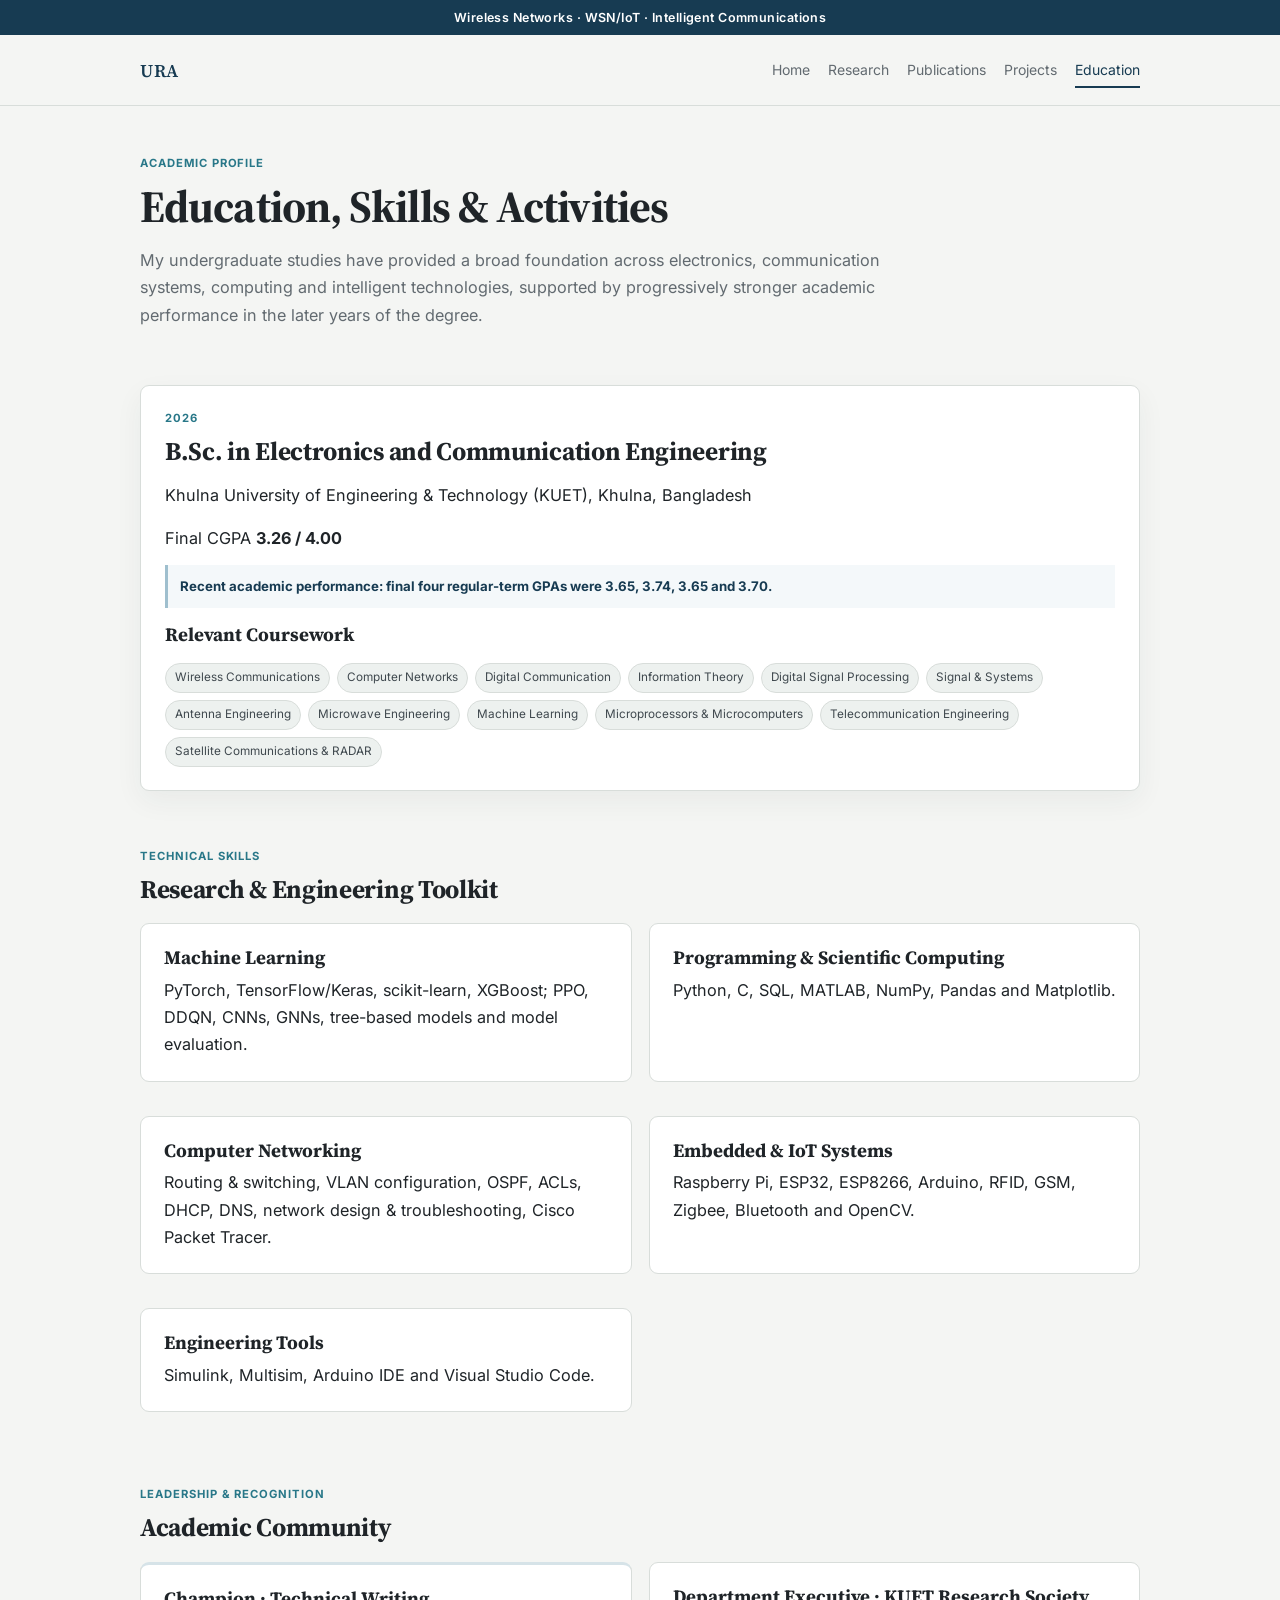
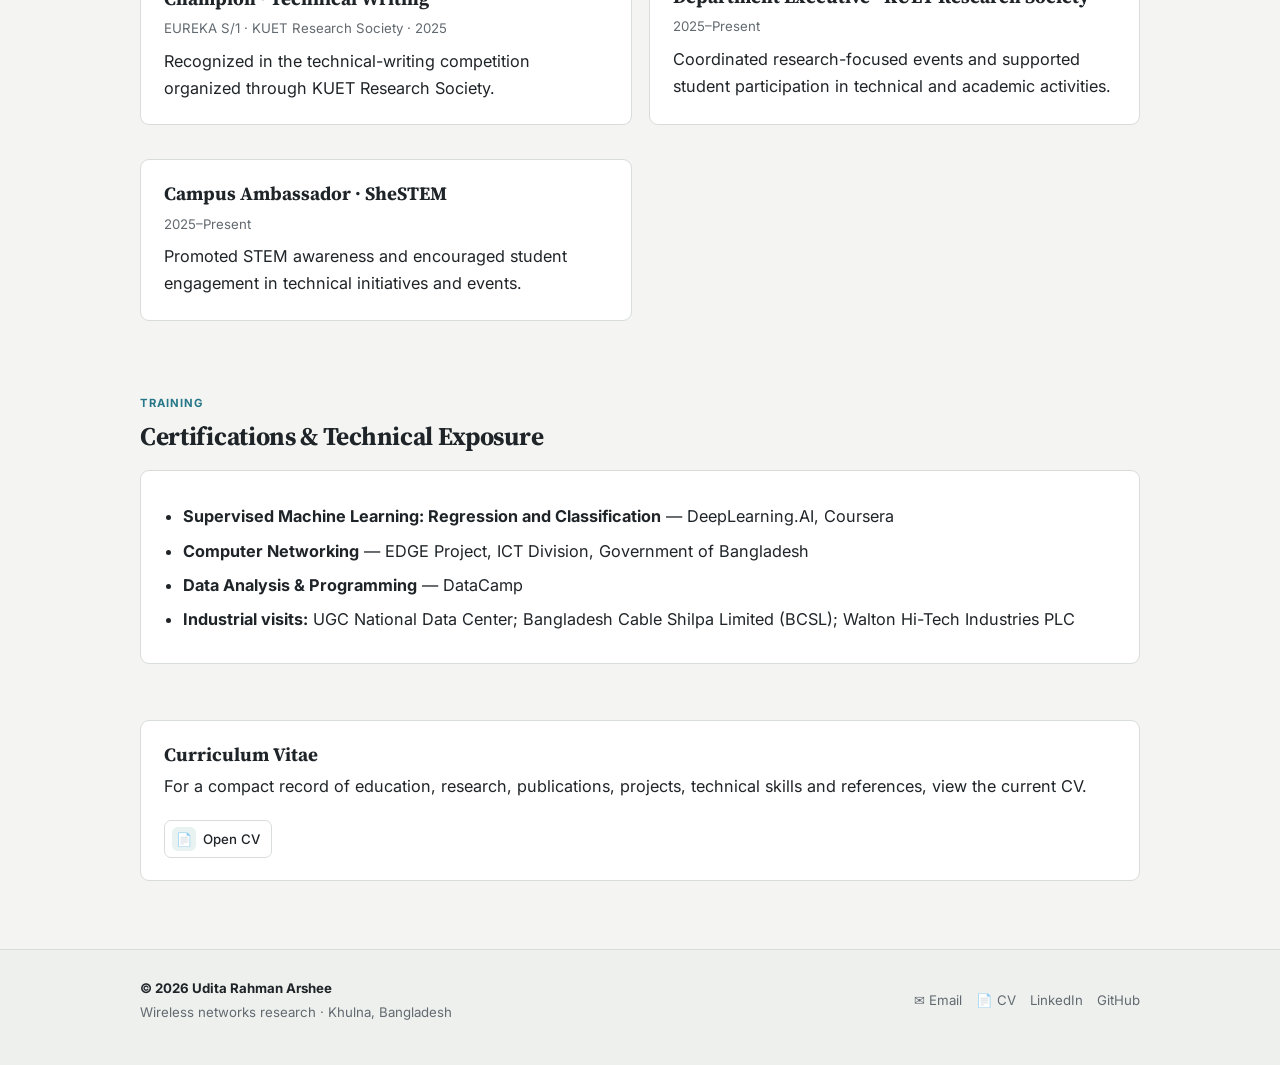
==== education.html @ 4cdbf994 "Update contact email" ====
<!DOCTYPE html>
<html lang="en">
<head>
  <meta charset="utf-8" />
  <meta name="viewport" content="width=device-width, initial-scale=1" />
  <title>Education · Udita Rahman Arshee</title>
  <meta name="description" content="Education, technical skills, coursework, leadership and academic profile of Udita Rahman Arshee." />
  <meta name="theme-color" content="#173b52" />
  <link rel="preconnect" href="https://fonts.googleapis.com">
  <link rel="preconnect" href="https://fonts.gstatic.com" crossorigin>
  <link href="https://fonts.googleapis.com/css2?family=Inter:wght@400;500;600;700;800&amp;family=Source+Serif+4:wght@500;600;700&amp;display=swap" rel="stylesheet">
  <link rel="stylesheet" href="style.css?v=4" />
  <link rel="icon" type="image/svg+xml" href="favicon.svg" />
  <link rel="canonical" href="https://udita-arshee.github.io/education.html" />
</head>
<body>
  <div class="focus-bar">Wireless Networks · WSN/IoT · Intelligent Communications</div>
  <header class="site-header"><div class="wrap header-row">
    <a class="brand" href="index.html" aria-label="Udita Rahman Arshee home">URA</a>
    <nav aria-label="Primary navigation"><a href="index.html">Home</a><a href="research.html">Research</a><a href="publications.html">Publications</a><a href="projects.html">Projects</a><a href="education.html" class="active" aria-current="page">Education</a></nav>
  </div></header>
  <main class="wrap">
<div class="page-intro"><p class="kicker">Academic Profile</p><h1>Education, Skills &amp; Activities</h1><p class="section-intro">My undergraduate studies have provided a broad foundation across electronics, communication systems, computing and intelligent technologies, supported by progressively stronger academic performance in the later years of the degree.</p></div>
<section><div class="edu-box"><div class="education-row"><div><p class="kicker">2026</p><h2>B.Sc. in Electronics and Communication Engineering</h2><p class="institution">Khulna University of Engineering &amp; Technology (KUET), Khulna, Bangladesh</p></div><div class="education-stat"><span>Final CGPA&nbsp;</span><strong>3.26 / 4.00</strong></div></div>
  <div class="research-question"><strong>Recent academic performance: final four regular-term GPAs were 3.65, 3.74, 3.65 and 3.70.</strong></div>
  <h3>Relevant Coursework</h3><ul class="tags"><li>Wireless Communications</li><li>Computer Networks</li><li>Digital Communication</li><li>Information Theory</li><li>Digital Signal Processing</li><li>Signal &amp; Systems</li><li>Antenna Engineering</li><li>Microwave Engineering</li><li>Machine Learning</li><li>Microprocessors &amp; Microcomputers</li><li>Telecommunication Engineering</li><li>Satellite Communications &amp; RADAR</li></ul>
</div></section>
<section><div class="section-head"><p class="kicker">Technical Skills</p><h2>Research &amp; Engineering Toolkit</h2></div>
  <div class="grid-2">
    <div class="card"><h3>Machine Learning</h3><p>PyTorch, TensorFlow/Keras, scikit-learn, XGBoost; PPO, DDQN, CNNs, GNNs, tree-based models and model evaluation.</p></div>
    <div class="card"><h3>Programming &amp; Scientific Computing</h3><p>Python, C, SQL, MATLAB, NumPy, Pandas and Matplotlib.</p></div>
    <div class="card"><h3>Computer Networking</h3><p>Routing &amp; switching, VLAN configuration, OSPF, ACLs, DHCP, DNS, network design &amp; troubleshooting, Cisco Packet Tracer.</p></div>
    <div class="card"><h3>Embedded &amp; IoT Systems</h3><p>Raspberry Pi, ESP32, ESP8266, Arduino, RFID, GSM, Zigbee, Bluetooth and OpenCV.</p></div>
    <div class="card"><h3>Engineering Tools</h3><p>Simulink, Multisim, Arduino IDE and Visual Studio Code.</p></div>
  </div>
</section>
<section><div class="section-head"><p class="kicker">Leadership &amp; Recognition</p><h2>Academic Community</h2></div>
  <div class="grid-2">
    <div class="card honor-card"><h3>Champion · Technical Writing</h3><p class="meta">EUREKA S/1 · KUET Research Society · 2025</p><p>Recognized in the technical-writing competition organized through KUET Research Society.</p></div>
    <div class="card"><h3>Department Executive · KUET Research Society</h3><p class="meta">2025–Present</p><p>Coordinated research-focused events and supported student participation in technical and academic activities.</p></div>
    <div class="card"><h3>Campus Ambassador · SheSTEM</h3><p class="meta">2025–Present</p><p>Promoted STEM awareness and encouraged student engagement in technical initiatives and events.</p></div>
  </div>
</section>
<section><div class="section-head"><p class="kicker">Training</p><h2>Certifications &amp; Technical Exposure</h2></div>
  <div class="card"><ul class="profile-list"><li><strong>Supervised Machine Learning: Regression and Classification</strong> — DeepLearning.AI, Coursera</li><li><strong>Computer Networking</strong> — EDGE Project, ICT Division, Government of Bangladesh</li><li><strong>Data Analysis &amp; Programming</strong> — DataCamp</li><li><strong>Industrial visits:</strong> UGC National Data Center; Bangladesh Cable Shilpa Limited (BCSL); Walton Hi-Tech Industries PLC</li></ul></div>
</section>
<section><div class="card"><h3>Curriculum Vitae</h3><p>For a compact record of education, research, publications, projects, technical skills and references, view the current CV.</p><div class="identity-links"><a href="Udita_Rahman_Arshee_CV.pdf" target="_blank" rel="noopener"><span class="contact-icon">📄</span><span>Open CV</span></a></div></div></section>
</main>
  <footer class="site-footer"><div class="wrap footer-grid">
    <div><strong>© 2026 Udita Rahman Arshee</strong><span>Wireless networks research · Khulna, Bangladesh</span></div>
    <div class="footer-links"><a href="mailto:uditaarshee24@gmail.com">✉ Email</a><a href="Udita_Rahman_Arshee_CV.pdf" target="_blank" rel="noopener">📄 CV</a><a href="https://www.linkedin.com/in/udita-arshee-65b411240/" target="_blank" rel="noopener">LinkedIn</a><a href="https://github.com/udita-arshee" target="_blank" rel="noopener">GitHub</a></div>
  </div></footer>
</body>
</html>
---- style.css ----
:root {
  --bg: #f4f5f3;
  --surface: #ffffff;
  --surface-soft: #edf1ef;
  --text: #1f2428;
  --muted: #626a70;
  --accent: #173b52;
  --accent-2: #2f6a86;
  --accent-soft: #e7f0f4;
  --border: #d8ddda;
  --border-strong: #c8d0cc;
  --serif: "Source Serif 4", Georgia, "Times New Roman", serif;
  --sans: "Inter", -apple-system, BlinkMacSystemFont, "Segoe UI", sans-serif;
  --shadow: 0 10px 28px rgba(28, 47, 58, 0.055);
  --shadow-hover: 0 14px 34px rgba(28, 47, 58, 0.085);
}

* { box-sizing: border-box; }
html { scroll-behavior: smooth; }
body {
  margin: 0;
  background: var(--bg);
  color: var(--text);
  font-family: var(--sans);
  font-size: 16.25px;
  line-height: 1.68;
  -webkit-font-smoothing: antialiased;
}

.wrap {
  width: min(1000px, calc(100% - 44px));
  margin: 0 auto;
}

.focus-bar {
  background: var(--accent);
  color: #fff;
  text-align: center;
  padding: 7px 18px;
  font-size: 12.5px;
  font-weight: 600;
  letter-spacing: 0.035em;
}

.site-header {
  border-bottom: 1px solid var(--border);
  margin-bottom: 48px;
  background: rgba(244, 245, 243, 0.97);
}

.header-row {
  display: flex;
  align-items: center;
  justify-content: space-between;
  gap: 18px 30px;
  padding: 20px 0 17px;
  flex-wrap: wrap;
}

.brand {
  color: var(--accent);
  text-decoration: none;
  font-family: var(--serif);
  font-weight: 600;
  font-size: 18px;
  letter-spacing: 0.04em;
}

nav {
  display: flex;
  flex-wrap: wrap;
  gap: 8px 18px;
  align-items: center;
  font-size: 14px;
}

nav a {
  color: var(--muted);
  text-decoration: none;
  border-bottom: 2px solid transparent;
  padding: 3px 0 4px;
  transition: color .16s ease, border-color .16s ease;
}

nav a:hover,
nav a.active {
  color: var(--accent);
  border-bottom-color: var(--accent);
}

main { min-height: 55vh; }
section { margin-top: 56px; }
section:first-child { margin-top: 0; }

h1, h2, h3, h4 {
  font-family: var(--serif);
  color: var(--text);
  line-height: 1.2;
}

h1 { font-size: clamp(2.08rem, 5vw, 2.8rem); margin: 0 0 13px; letter-spacing: -0.02em; }
h2 { font-size: 1.6rem; margin: 0 0 15px; letter-spacing: -0.012em; }
h3 { font-size: 1.18rem; margin: 0 0 8px; }
h4 { font-size: 1rem; margin: 0 0 6px; }
p { margin: 0 0 16px; }
a { color: var(--accent-2); }
a:hover { color: var(--accent); }

.kicker {
  margin: 0 0 8px;
  color: var(--accent-2);
  text-transform: uppercase;
  letter-spacing: 0.085em;
  font-size: 11.25px;
  font-weight: 700;
}

.page-intro {
  max-width: 790px;
  margin-bottom: 40px;
}

.section-intro {
  max-width: 760px;
  color: var(--muted);
  margin-bottom: 0;
}

.section-head { margin-bottom: 19px; }

.split-head {
  display: flex;
  justify-content: space-between;
  align-items: end;
  gap: 18px;
}

.section-link {
  flex-shrink: 0;
  font-size: 13.5px;
  text-decoration: none;
  font-weight: 600;
  border-bottom: 1px solid #bed0d9;
  padding-bottom: 2px;
}

/* Hero */
.hero {
  display: grid;
  grid-template-columns: 192px 1fr;
  gap: 40px;
  align-items: start;
  margin-bottom: 14px;
}

.portrait-frame {
  padding: 5px;
  background: #fff;
  border: 1px solid var(--border-strong);
  border-radius: 8px;
  box-shadow: 0 8px 22px rgba(28,47,58,.05);
}

.hero img {
  width: 100%;
  height: auto;
  aspect-ratio: 1;
  object-fit: cover;
  display: block;
  border-radius: 4px;
}

.hero .role {
  color: var(--accent);
  font-weight: 600;
  font-size: 1rem;
  margin-bottom: 15px;
}

.identity-links {
  display: flex;
  flex-wrap: wrap;
  gap: 9px 10px;
  margin-top: 20px;
}

.identity-links a {
  display: inline-flex;
  align-items: center;
  gap: 7px;
  min-height: 36px;
  padding: 6px 11px 6px 7px;
  border: 1px solid var(--border);
  border-radius: 7px;
  background: var(--surface);
  color: var(--text);
  text-decoration: none;
  font-size: 13.25px;
  font-weight: 500;
  transition: border-color .16s ease, box-shadow .16s ease, transform .16s ease;
}

.identity-links a:hover {
  border-color: #aec2cc;
  box-shadow: 0 5px 14px rgba(31,61,76,.07);
  transform: translateY(-1px);
}

.contact-icon {
  width: 24px;
  height: 24px;
  display: inline-flex;
  align-items: center;
  justify-content: center;
  border-radius: 6px;
  background: var(--accent-soft);
  font-size: 13px;
}

.text-icon {
  font-size: 9.5px;
  font-weight: 800;
  color: var(--accent);
}

/* Featured research */
.featured-grid {
  display: grid;
  grid-template-columns: repeat(2, minmax(0, 1fr));
  gap: 18px;
}

.feature-card {
  overflow: hidden;
  background: var(--surface);
  border: 1px solid var(--border);
  border-radius: 9px;
  box-shadow: var(--shadow);
  transition: transform .16s ease, box-shadow .16s ease, border-color .16s ease;
}

.feature-card:hover {
  transform: translateY(-2px);
  box-shadow: var(--shadow-hover);
  border-color: #c5d2cd;
}

.feature-visual {
  min-height: 230px;
  padding: 16px;
  display: flex;
  align-items: center;
  justify-content: center;
  background: #fbfcfb;
  border-bottom: 1px solid var(--border);
}

.feature-visual img {
  width: 100%;
  max-height: 230px;
  object-fit: contain;
  display: block;
}

.feature-body { padding: 22px 23px 23px; }
.feature-body h3 { font-size: 1.3rem; margin-bottom: 10px; }
.feature-body p { color: #40474b; }
.feature-body a { font-size: 13.5px; font-weight: 600; text-decoration: none; }
.compact-status { margin-bottom: 12px; }

/* Highlights */
.highlight-box {
  display: grid;
  grid-template-columns: repeat(3, minmax(0, 1fr));
  background: var(--surface);
  border: 1px solid var(--border);
  border-radius: 9px;
  overflow: hidden;
  box-shadow: var(--shadow);
}

.highlight-item {
  min-height: 108px;
  padding: 19px 20px 17px;
  display: flex;
  flex-direction: column;
  justify-content: center;
  border-right: 1px solid var(--border);
  border-bottom: 1px solid var(--border);
}

.highlight-item:nth-child(3n) { border-right: 0; }
.highlight-item:nth-last-child(-n+3) { border-bottom: 0; }
.highlight-item strong {
  color: var(--accent);
  font-family: var(--serif);
  font-size: 1.25rem;
  line-height: 1.18;
  margin-bottom: 7px;
}
.highlight-item span { color: var(--muted); font-size: 13.25px; line-height: 1.45; }

/* News */
.news-box {
  background: var(--surface);
  border: 1px solid var(--border);
  border-radius: 9px;
  padding: 7px 24px;
  box-shadow: var(--shadow);
}

.timeline-item {
  display: grid;
  grid-template-columns: 14px 92px 1fr;
  gap: 11px 14px;
  align-items: start;
  padding: 15px 0;
  border-bottom: 1px solid #e5e8e6;
}
.timeline-item:last-child { border-bottom: 0; }
.timeline-dot {
  position: relative;
  width: 8px;
  height: 8px;
  margin-top: 7px;
  border-radius: 50%;
  background: var(--accent-2);
  box-shadow: 0 0 0 4px var(--accent-soft);
}
.timeline-item:not(:last-child) .timeline-dot::after {
  content: "";
  position: absolute;
  top: 12px;
  left: 3px;
  width: 1px;
  height: 42px;
  background: #d5e1e6;
}
.timeline-item time { color: var(--accent); font-weight: 700; font-size: 12.75px; }
.timeline-item p { margin: 0; color: #3d4448; }
.timeline-item p strong { color: var(--text); font-weight: 600; }

/* Generic cards */
.grid-2 {
  display: grid;
  grid-template-columns: repeat(2, minmax(0, 1fr));
  gap: 17px;
}

.card,
.panel,
.edu-box,
.publication-card,
.project-card,
.debate-box {
  background: var(--surface);
  border: 1px solid var(--border);
  border-radius: 9px;
}

.card {
  padding: 22px 23px;
  margin-bottom: 17px;
}
.card p:last-child { margin-bottom: 0; }
.support-card { box-shadow: 0 7px 20px rgba(28,47,58,.035); }
.honor-card { border-top: 3px solid #d6e3e8; }

.meta {
  color: var(--muted);
  font-size: 13.25px;
  margin-bottom: 8px;
}

.tags {
  display: flex;
  flex-wrap: wrap;
  gap: 7px;
  list-style: none;
  padding: 0;
  margin: 18px 0 0;
}
.tags li {
  display: inline-block;
  border: 1px solid var(--border);
  background: var(--surface-soft);
  border-radius: 999px;
  color: #3f484e;
  font-size: 11.75px;
  padding: 4px 9px;
}

/* Research */
.research-card {
  display: grid;
  grid-template-columns: minmax(365px, 46%) 1fr;
  gap: 30px;
  align-items: stretch;
  padding: 24px;
  margin-bottom: 26px;
  background: var(--surface);
  border: 1px solid var(--border);
  border-radius: 9px;
  box-shadow: var(--shadow);
}

.research-visual {
  min-height: 320px;
  display: flex;
  flex-direction: column;
  justify-content: center;
  gap: 9px;
  padding: 13px;
  background: #fbfcfb;
  border: 1px solid #e2e6e3;
  border-radius: 7px;
}
.research-visual a {
  display: flex;
  align-items: center;
  justify-content: center;
  flex: 1;
}
.research-visual img {
  display: block;
  width: 100%;
  max-height: 360px;
  object-fit: contain;
}
.research-visual span {
  display: block;
  color: var(--muted);
  text-align: center;
  font-size: 11px;
}
.research-copy h2 { margin: 0 0 11px; font-size: 1.5rem; }
.research-copy ul,
.profile-list {
  margin: 10px 0 0 19px;
  padding: 0;
}
.research-copy li,
.profile-list li { margin-bottom: 7px; }

.research-question {
  margin: 13px 0 15px;
  padding: 11px 12px;
  background: #f4f8fa;
  border-left: 3px solid #9fbfce;
  color: #39444a;
  font-size: 13.25px;
  line-height: 1.55;
}
.research-question strong { color: var(--accent); }

.status-row {
  display: flex;
  flex-wrap: wrap;
  gap: 7px;
  margin: 0 0 10px;
}
.badge {
  display: inline-block;
  padding: 4px 8px;
  border-radius: 5px;
  background: #e9eef1;
  color: var(--accent);
  font-size: 10.25px;
  font-weight: 800;
  letter-spacing: 0.055em;
  text-transform: uppercase;
}
.badge.submitted { background: #e4eef3; }
.badge.revision { background: #eeeae2; color: #695c42; }
.badge.first { background: #e6eee8; color: #365a42; }

/* Publications */
.publication-stack {
  display: grid;
  gap: 14px;
}
.publication-card {
  padding: 21px 23px;
  box-shadow: 0 7px 20px rgba(28, 47, 58, 0.035);
}
.publication-card h3 { margin-bottom: 7px; }
.publication-card h3 a { color: var(--text); text-decoration-thickness: 1px; text-underline-offset: 3px; }
.publication-card h3 a:hover { color: var(--accent-2); }
.published-card { border-left: 4px solid #d8e3e7; }
.manuscript-card { border-left: 4px solid #b9d0da; }
.manuscript-head { margin-top: 50px; }
.publication-topline {
  display: flex;
  align-items: center;
  justify-content: space-between;
  gap: 12px;
  margin-bottom: 9px;
}
.publication-topline .status-row { margin: 0; }
.pub-type {
  color: var(--muted);
  font-size: 11px;
  font-weight: 700;
  letter-spacing: .06em;
  text-transform: uppercase;
}
.byline { color: var(--muted); font-size: 13.75px; margin-bottom: 5px; }
.venue { color: var(--accent); font-size: 13.75px; font-style: italic; }
.note { color: var(--muted); font-size: 12.75px; margin-top: 3px; }
.publication-card p { margin: 10px 0 0; }

/* Projects */
.project-grid {
  display: grid;
  grid-template-columns: repeat(2, minmax(0, 1fr));
  gap: 17px;
}
.project-card {
  position: relative;
  display: flex;
  flex-direction: column;
  padding: 22px 23px;
  min-height: 250px;
  transition: transform .16s ease, box-shadow .16s ease, border-color .16s ease;
}
.project-card:hover {
  transform: translateY(-1px);
  box-shadow: var(--shadow);
  border-color: #c8d4cf;
}
.project-card.featured-project { border-left: 4px solid var(--accent-2); }
.project-card p { color: #41484c; }
.project-number {
  position: absolute;
  top: 18px;
  right: 19px;
  color: #b4bec3;
  font-family: var(--serif);
  font-size: 1.05rem;
  font-weight: 600;
}
.project-card .project-meta {
  margin-top: auto;
  padding-top: 10px;
  color: var(--muted);
  font-size: 12.25px;
  line-height: 1.55;
}
.project-card > a {
  margin-top: 12px;
  font-size: 13.25px;
  font-weight: 600;
  text-decoration: none;
}

.tool-grid {
  display: grid;
  grid-template-columns: repeat(2, minmax(0, 1fr));
  gap: 15px;
}
.tool-grid .panel { position: relative; padding: 20px 21px; }
.tool-grid p { margin: 0; color: var(--muted); font-size: 13.75px; }
.tool-index {
  position: absolute;
  top: 17px;
  right: 18px;
  color: #b4bec3;
  font-family: var(--serif);
  font-size: .95rem;
}

/* Education and experience */
.edu-box {
  padding: 23px 24px;
  box-shadow: var(--shadow);
}
.degree { font-weight: 600; color: var(--accent); }
.edu-stats {
  display: grid;
  grid-template-columns: repeat(3, minmax(0, 1fr));
  gap: 10px;
  margin: 17px 0 19px;
}
.edu-stats span {
  padding: 12px 13px;
  background: #f7f8f7;
  border: 1px solid #e1e4e2;
  border-radius: 7px;
  font-size: 13.25px;
}
.edu-stats strong { display: block; color: var(--text); margin-bottom: 2px; }

.experience-list {
  display: grid;
  gap: 12px;
}
.experience-row {
  display: grid;
  grid-template-columns: 155px 1fr;
  gap: 22px;
  padding: 20px 22px;
  background: var(--surface);
  border: 1px solid var(--border);
  border-radius: 8px;
}
.experience-row.highlight-row { border-left: 4px solid var(--accent-2); }
.experience-date {
  color: var(--accent);
  font-size: 12.75px;
  font-weight: 700;
}
.experience-row h3 { margin-bottom: 7px; }
.experience-row p:last-child { margin-bottom: 0; }

.debate-box {
  display: flex;
  flex-wrap: wrap;
  gap: 8px;
  padding: 20px;
}
.debate-box span {
  padding: 7px 10px;
  background: #f6f7f6;
  border: 1px solid #e1e4e2;
  border-radius: 6px;
  color: #41484c;
  font-size: 12.75px;
}

/* Footer */
.site-footer {
  border-top: 1px solid var(--border);
  margin-top: 68px;
  padding: 27px 0 42px;
  color: var(--muted);
  font-size: 13.25px;
  background: #eef0ee;
}
.footer-grid {
  display: flex;
  align-items: center;
  justify-content: space-between;
  flex-wrap: wrap;
  gap: 14px 26px;
}
.footer-grid > div:first-child {
  display: flex;
  flex-direction: column;
  gap: 1px;
}
.footer-grid strong { color: var(--text); }
.footer-links {
  display: flex;
  flex-wrap: wrap;
  gap: 8px 14px;
}
.footer-links a {
  color: var(--muted);
  text-decoration: none;
}
.footer-links a:hover { color: var(--accent); }

@media (max-width: 900px) {
  .highlight-box { grid-template-columns: repeat(2, minmax(0, 1fr)); }
  .highlight-item:nth-child(3n) { border-right: 1px solid var(--border); }
  .highlight-item:nth-child(2n) { border-right: 0; }
  .highlight-item:nth-last-child(-n+3) { border-bottom: 1px solid var(--border); }
  .highlight-item:nth-last-child(-n+2) { border-bottom: 0; }
  .research-card { grid-template-columns: minmax(320px, 43%) 1fr; gap: 23px; }
}

@media (max-width: 740px) {
  .wrap { width: min(100% - 30px, 1000px); }
  .site-header { margin-bottom: 36px; }
  .header-row { padding: 17px 0 14px; }
  .hero { grid-template-columns: 1fr; gap: 20px; }
  .portrait-frame { width: 158px; }
  .featured-grid, .grid-2, .tool-grid, .project-grid { grid-template-columns: 1fr; }
  .research-card { grid-template-columns: 1fr; }
  .research-visual { min-height: 240px; }
  .research-visual img { max-height: 390px; }
  .edu-stats { grid-template-columns: 1fr; }
  .experience-row { grid-template-columns: 1fr; gap: 6px; }
  .split-head { align-items: start; flex-direction: column; gap: 4px; }
  .timeline-item { grid-template-columns: 14px 78px 1fr; gap: 9px 10px; }
  .publication-topline { align-items: flex-start; flex-direction: column; gap: 6px; }
}

@media (max-width: 520px) {
  body { font-size: 15.9px; }
  .focus-bar { font-size: 11.75px; }
  nav { gap: 5px 12px; font-size: 13.25px; }
  .brand { font-size: 16px; }
  .highlight-box { grid-template-columns: 1fr; }
  .highlight-item,
  .highlight-item:nth-child(2n),
  .highlight-item:nth-child(3n),
  .highlight-item:nth-last-child(-n+2),
  .highlight-item:nth-last-child(-n+3) {
    border-right: 0;
    border-bottom: 1px solid var(--border);
  }
  .highlight-item:last-child { border-bottom: 0; }
  .timeline-item { grid-template-columns: 12px 1fr; }
  .timeline-item time { grid-column: 2; }
  .timeline-item p { grid-column: 2; }
  .timeline-item:not(:last-child) .timeline-dot::after { height: 68px; }
  .feature-body, .card, .publication-card, .project-card, .edu-box, .experience-row { padding: 18px; }
  .news-box { padding: 6px 17px; }
  .research-card { padding: 17px; }
  .identity-links a { width: 100%; }
}

@media (prefers-reduced-motion: reduce) {
  html { scroll-behavior: auto; }
  *, *::before, *::after { transition: none !important; }
}

/* Udita's academic site: WSN research figures and portrait placeholder. */
:root { --accent:#173b52; --accent-2:#287788; --accent-soft:#e8f2f1; }
.portrait-monogram { width:100%; aspect-ratio:1; display:grid; place-items:center; border-radius:4px; background:radial-gradient(circle at 25% 25%,#4e9cac,#173b52 72%); color:#fff; font:600 3.6rem var(--serif); letter-spacing:.04em; }
.feature-visual { min-height:215px; }
.research-art { display:block; width:100%; height:100%; max-height:240px; }
.figure-caption {display:block;text-align:center;color:var(--muted);font-size:12px;padding-top:7px;}
.research-visual .research-art {max-height:320px;}
.callout {background:#f5f9f8;border-left:3px solid #64aab3;padding:15px 18px;color:#3d5158;margin:20px 0;}
.card-list {margin:12px 0 0;padding-left:20px;}
.card-list li {margin:6px 0;}
.sr-only {position:absolute;width:1px;height:1px;padding:0;margin:-1px;overflow:hidden;clip:rect(0,0,0,0);white-space:nowrap;border:0;}
:focus-visible {outline:3px solid #3296a5;outline-offset:3px;}
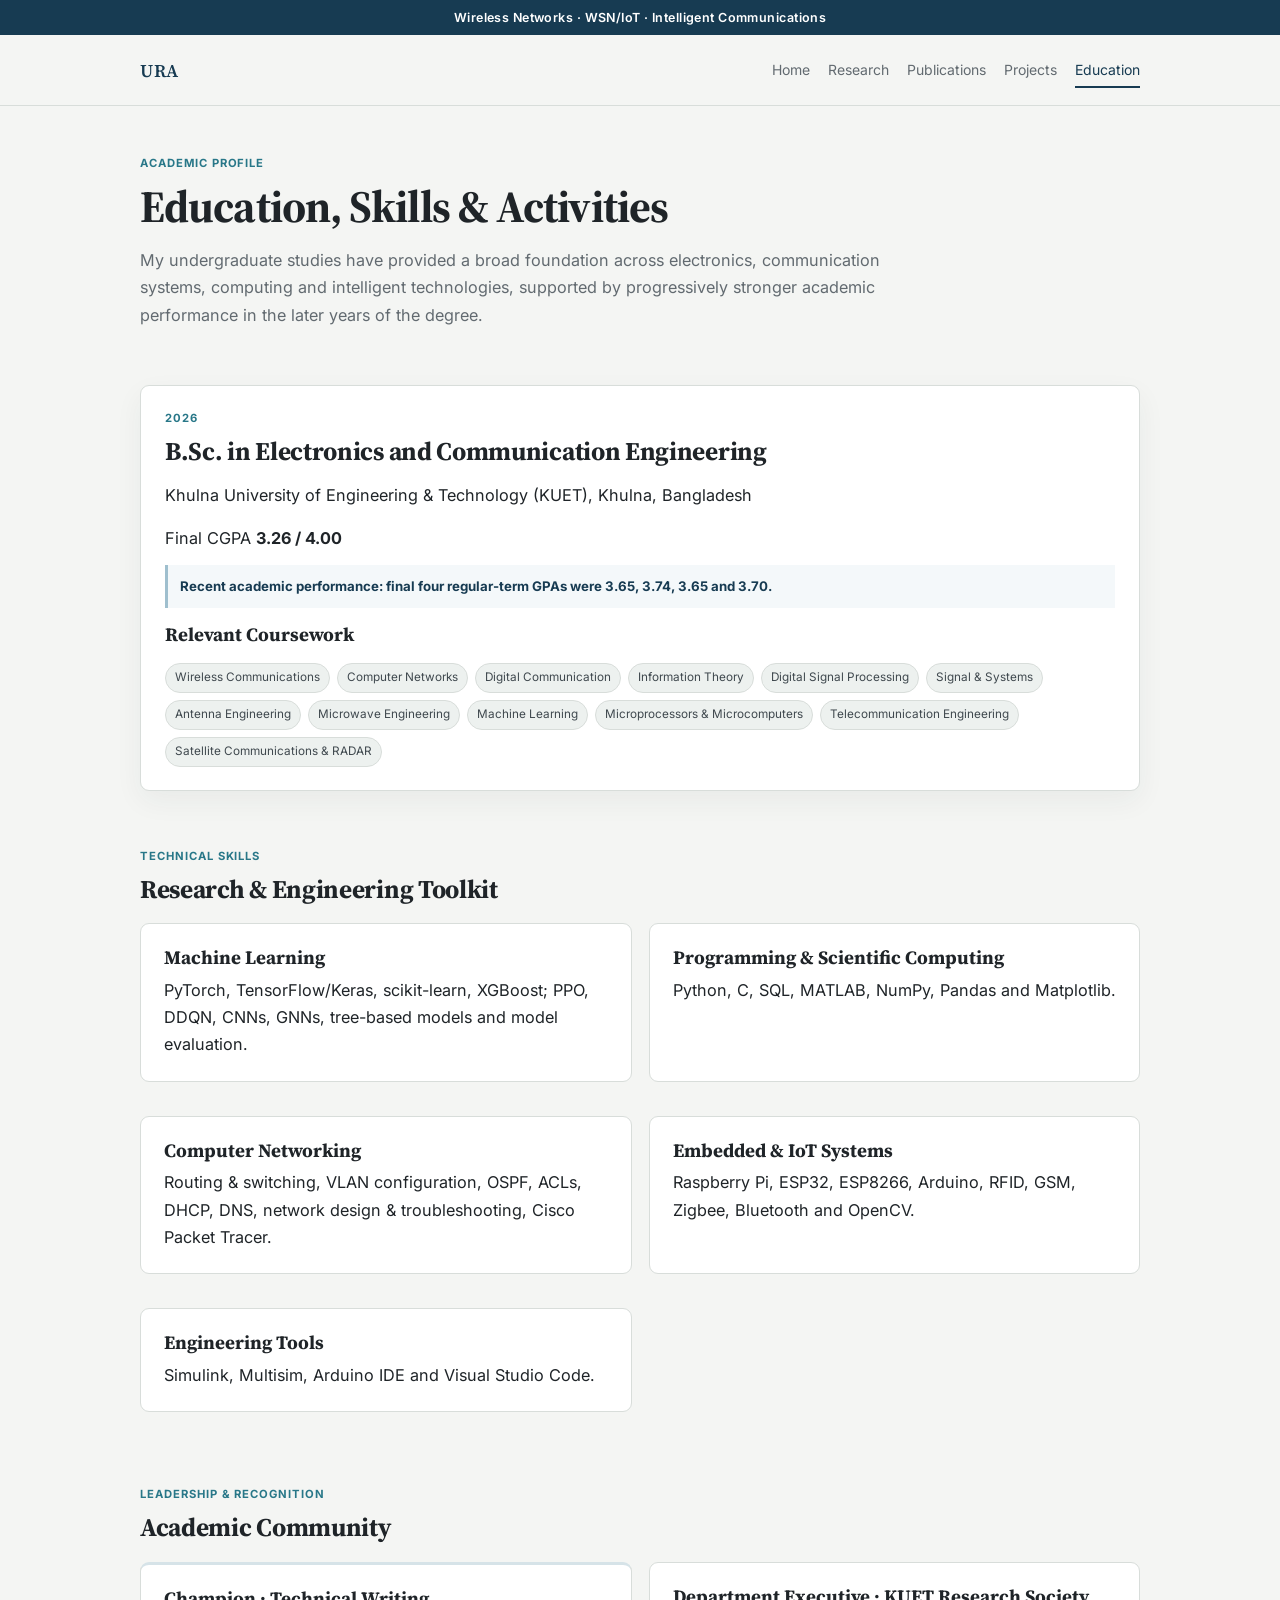
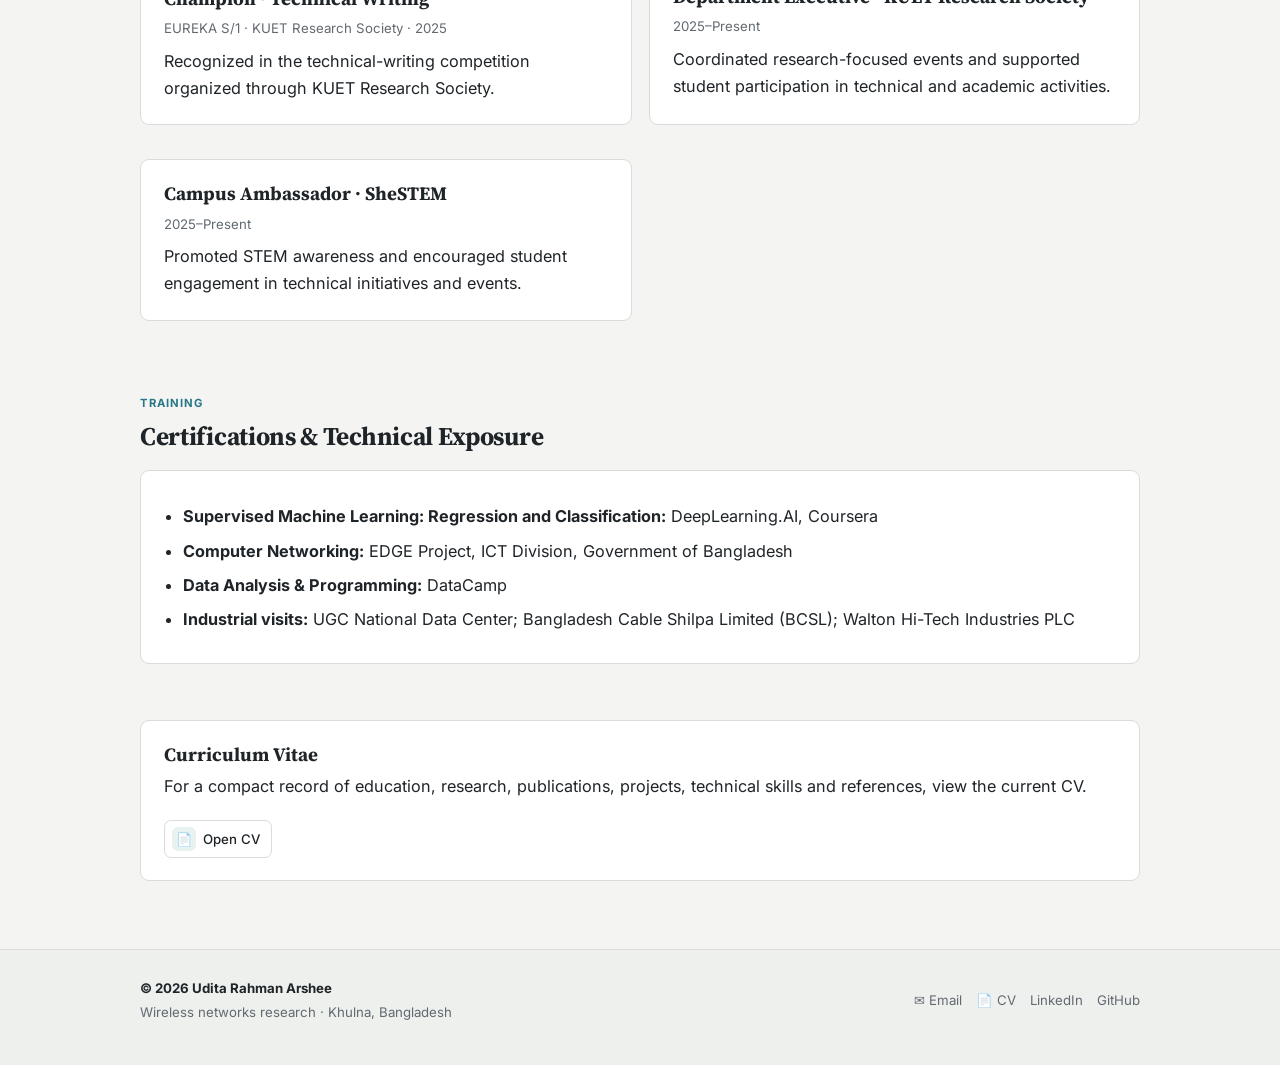
==== commit c58353dc: "Use colons in training list" ====
--- a/education.html
+++ b/education.html
@@ -42,7 +42,7 @@
   </div>
 </section>
 <section><div class="section-head"><p class="kicker">Training</p><h2>Certifications &amp; Technical Exposure</h2></div>
-  <div class="card"><ul class="profile-list"><li><strong>Supervised Machine Learning: Regression and Classification</strong> — DeepLearning.AI, Coursera</li><li><strong>Computer Networking</strong> — EDGE Project, ICT Division, Government of Bangladesh</li><li><strong>Data Analysis &amp; Programming</strong> — DataCamp</li><li><strong>Industrial visits:</strong> UGC National Data Center; Bangladesh Cable Shilpa Limited (BCSL); Walton Hi-Tech Industries PLC</li></ul></div>
+  <div class="card"><ul class="profile-list"><li><strong>Supervised Machine Learning: Regression and Classification:</strong> DeepLearning.AI, Coursera</li><li><strong>Computer Networking:</strong> EDGE Project, ICT Division, Government of Bangladesh</li><li><strong>Data Analysis &amp; Programming:</strong> DataCamp</li><li><strong>Industrial visits:</strong> UGC National Data Center; Bangladesh Cable Shilpa Limited (BCSL); Walton Hi-Tech Industries PLC</li></ul></div>
 </section>
 <section><div class="card"><h3>Curriculum Vitae</h3><p>For a compact record of education, research, publications, projects, technical skills and references, view the current CV.</p><div class="identity-links"><a href="Udita_Rahman_Arshee_CV.pdf" target="_blank" rel="noopener"><span class="contact-icon">📄</span><span>Open CV</span></a></div></div></section>
 </main>
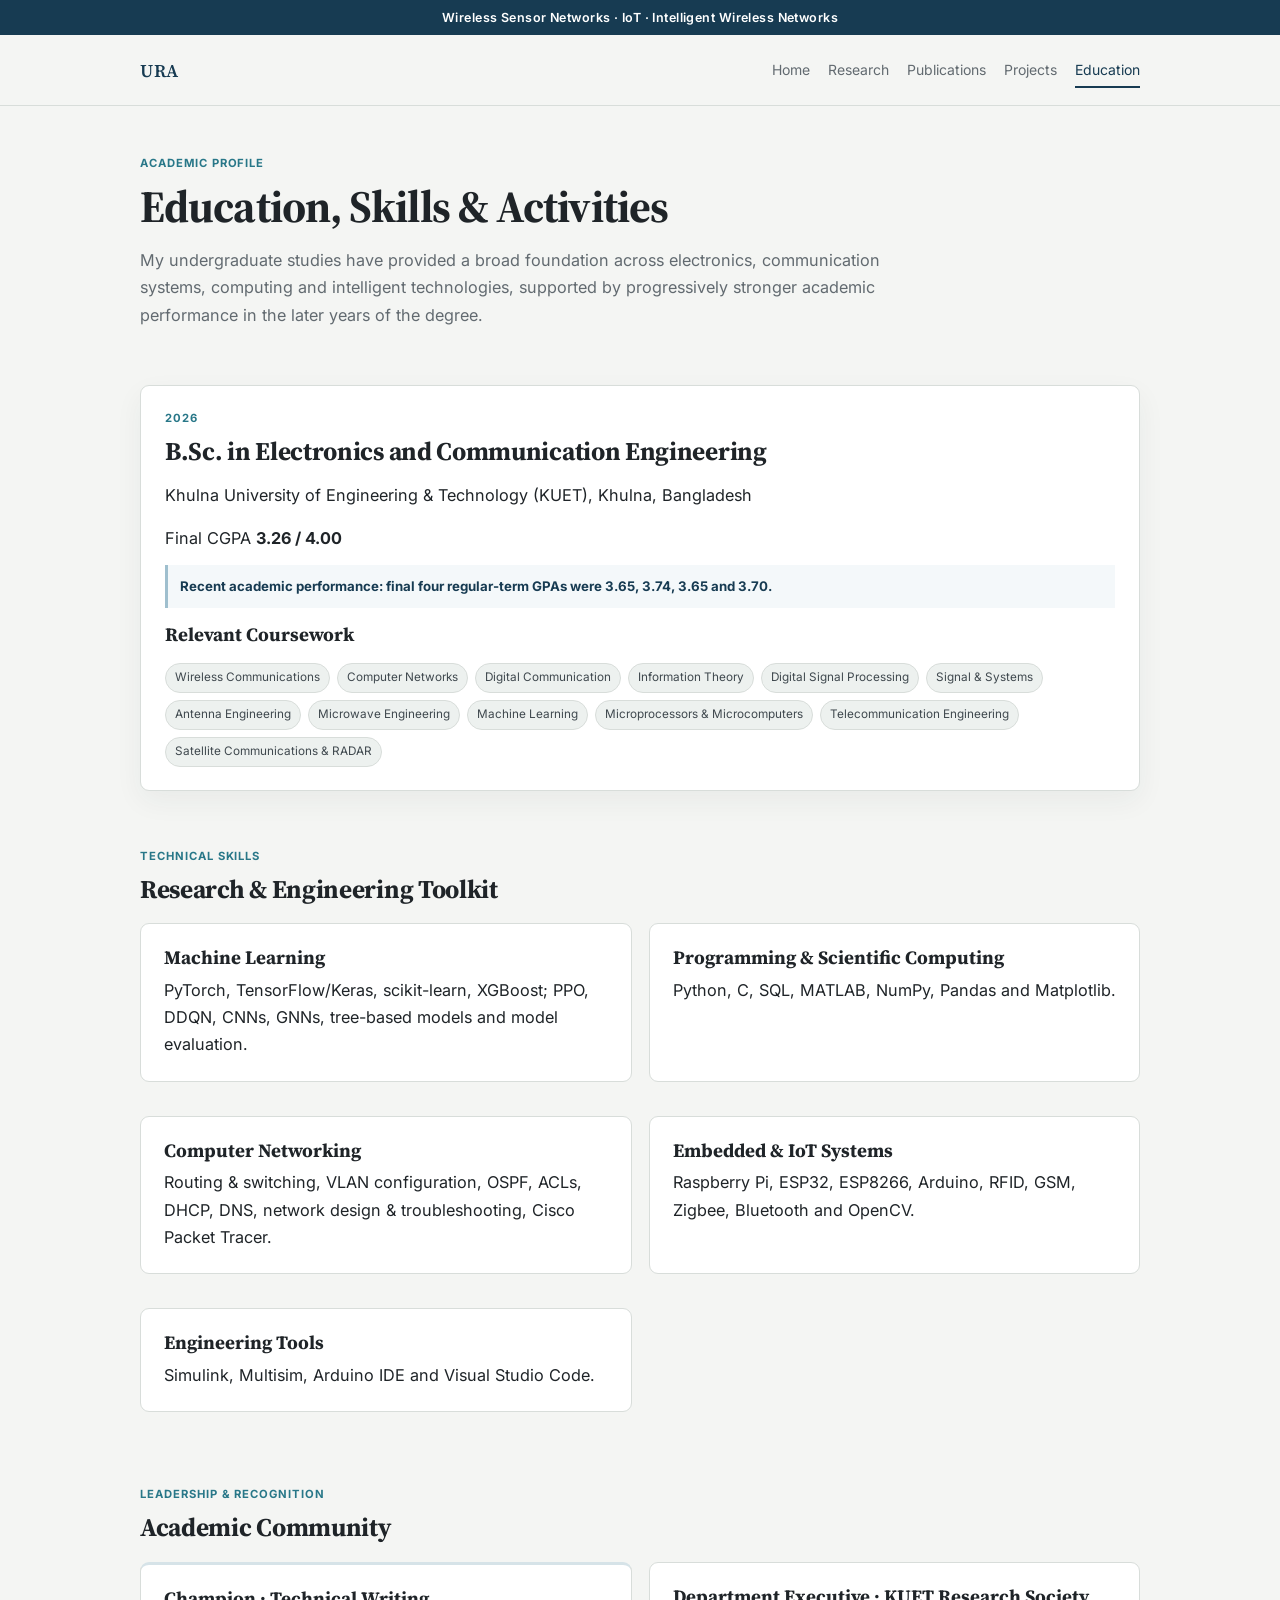
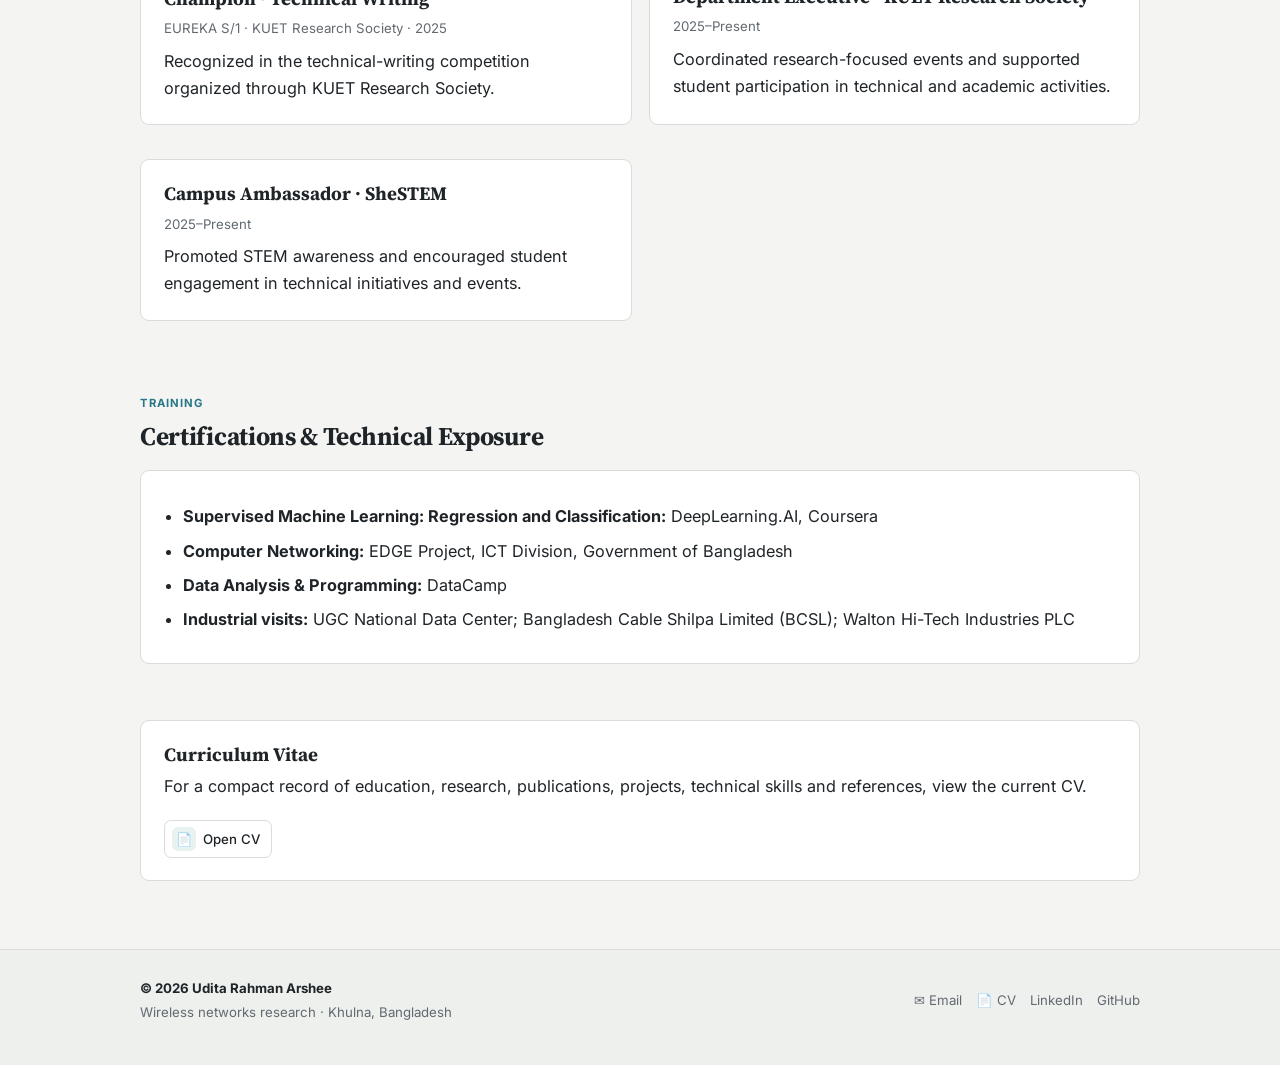
==== commit ca05ec32: "Update education focus bar" ====
--- a/education.html
+++ b/education.html
@@ -14,7 +14,7 @@
   <link rel="canonical" href="https://udita-arshee.github.io/education.html" />
 </head>
 <body>
-  <div class="focus-bar">Wireless Networks · WSN/IoT · Intelligent Communications</div>
+  <div class="focus-bar">Wireless Sensor Networks · IoT · Intelligent Wireless Networks</div>
   <header class="site-header"><div class="wrap header-row">
     <a class="brand" href="index.html" aria-label="Udita Rahman Arshee home">URA</a>
     <nav aria-label="Primary navigation"><a href="index.html">Home</a><a href="research.html">Research</a><a href="publications.html">Publications</a><a href="projects.html">Projects</a><a href="education.html" class="active" aria-current="page">Education</a></nav>
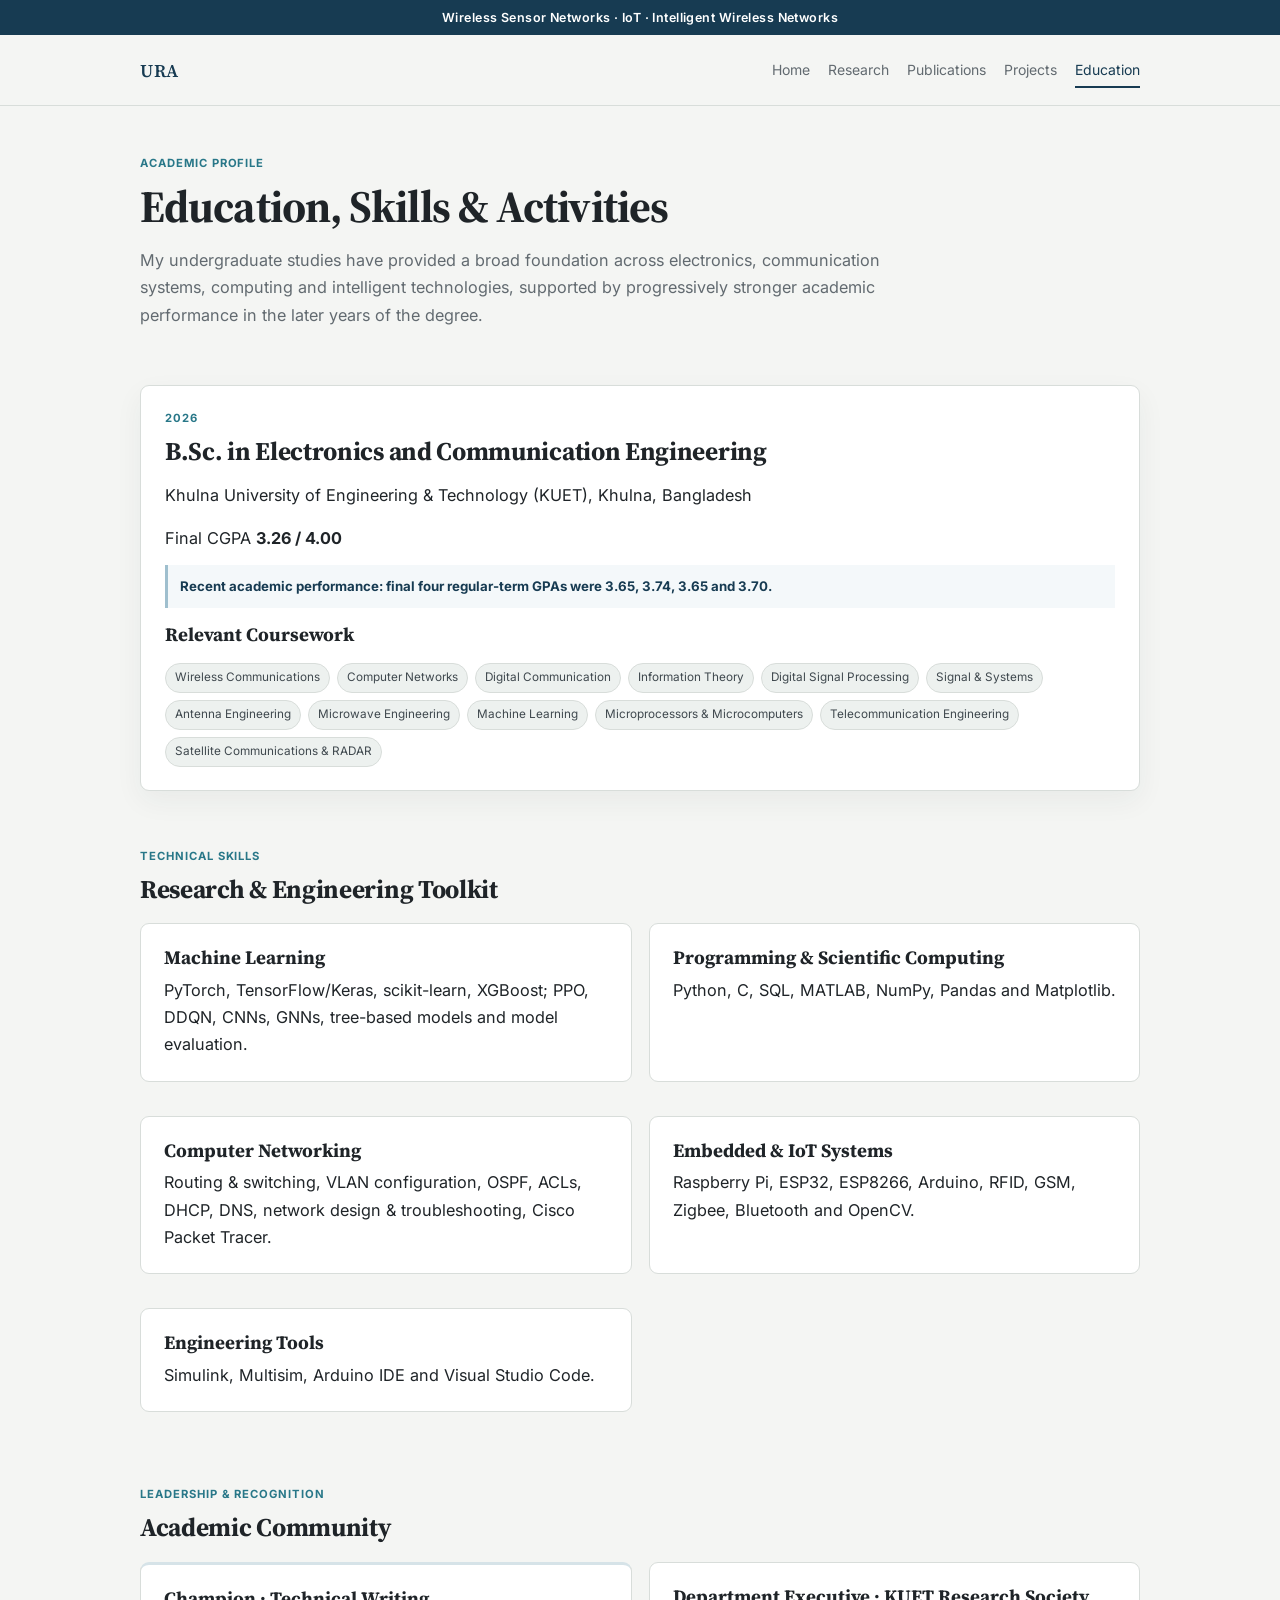
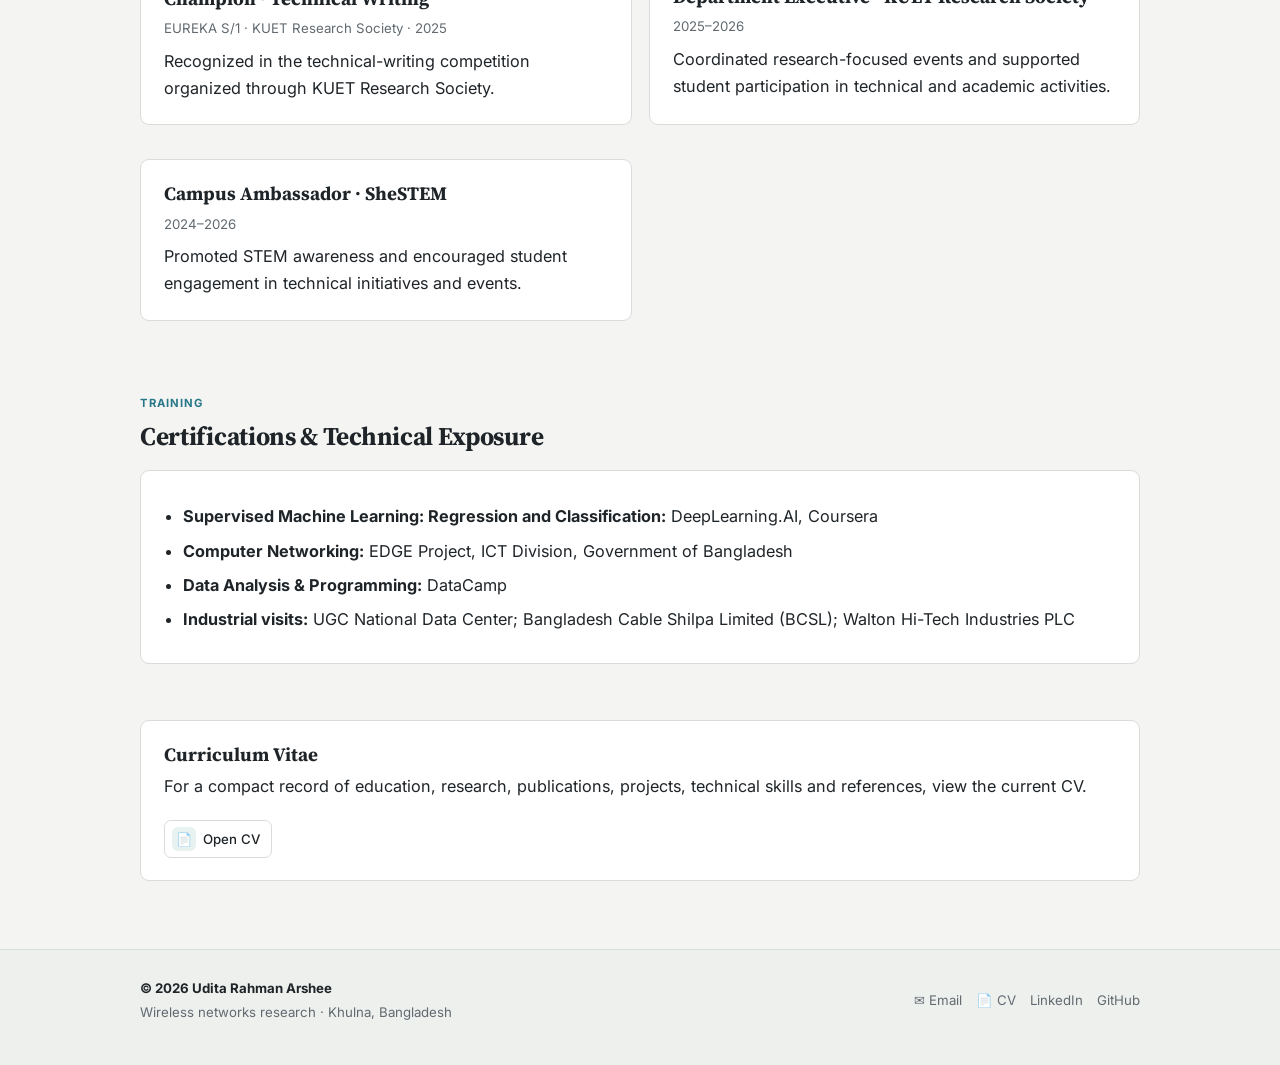
==== commit 6cc2180e: "Update leadership activity dates" ====
--- a/education.html
+++ b/education.html
@@ -37,8 +37,8 @@
 <section><div class="section-head"><p class="kicker">Leadership &amp; Recognition</p><h2>Academic Community</h2></div>
   <div class="grid-2">
     <div class="card honor-card"><h3>Champion · Technical Writing</h3><p class="meta">EUREKA S/1 · KUET Research Society · 2025</p><p>Recognized in the technical-writing competition organized through KUET Research Society.</p></div>
-    <div class="card"><h3>Department Executive · KUET Research Society</h3><p class="meta">2025–Present</p><p>Coordinated research-focused events and supported student participation in technical and academic activities.</p></div>
-    <div class="card"><h3>Campus Ambassador · SheSTEM</h3><p class="meta">2025–Present</p><p>Promoted STEM awareness and encouraged student engagement in technical initiatives and events.</p></div>
+    <div class="card"><h3>Department Executive · KUET Research Society</h3><p class="meta">2025–2026</p><p>Coordinated research-focused events and supported student participation in technical and academic activities.</p></div>
+    <div class="card"><h3>Campus Ambassador · SheSTEM</h3><p class="meta">2024–2026</p><p>Promoted STEM awareness and encouraged student engagement in technical initiatives and events.</p></div>
   </div>
 </section>
 <section><div class="section-head"><p class="kicker">Training</p><h2>Certifications &amp; Technical Exposure</h2></div>
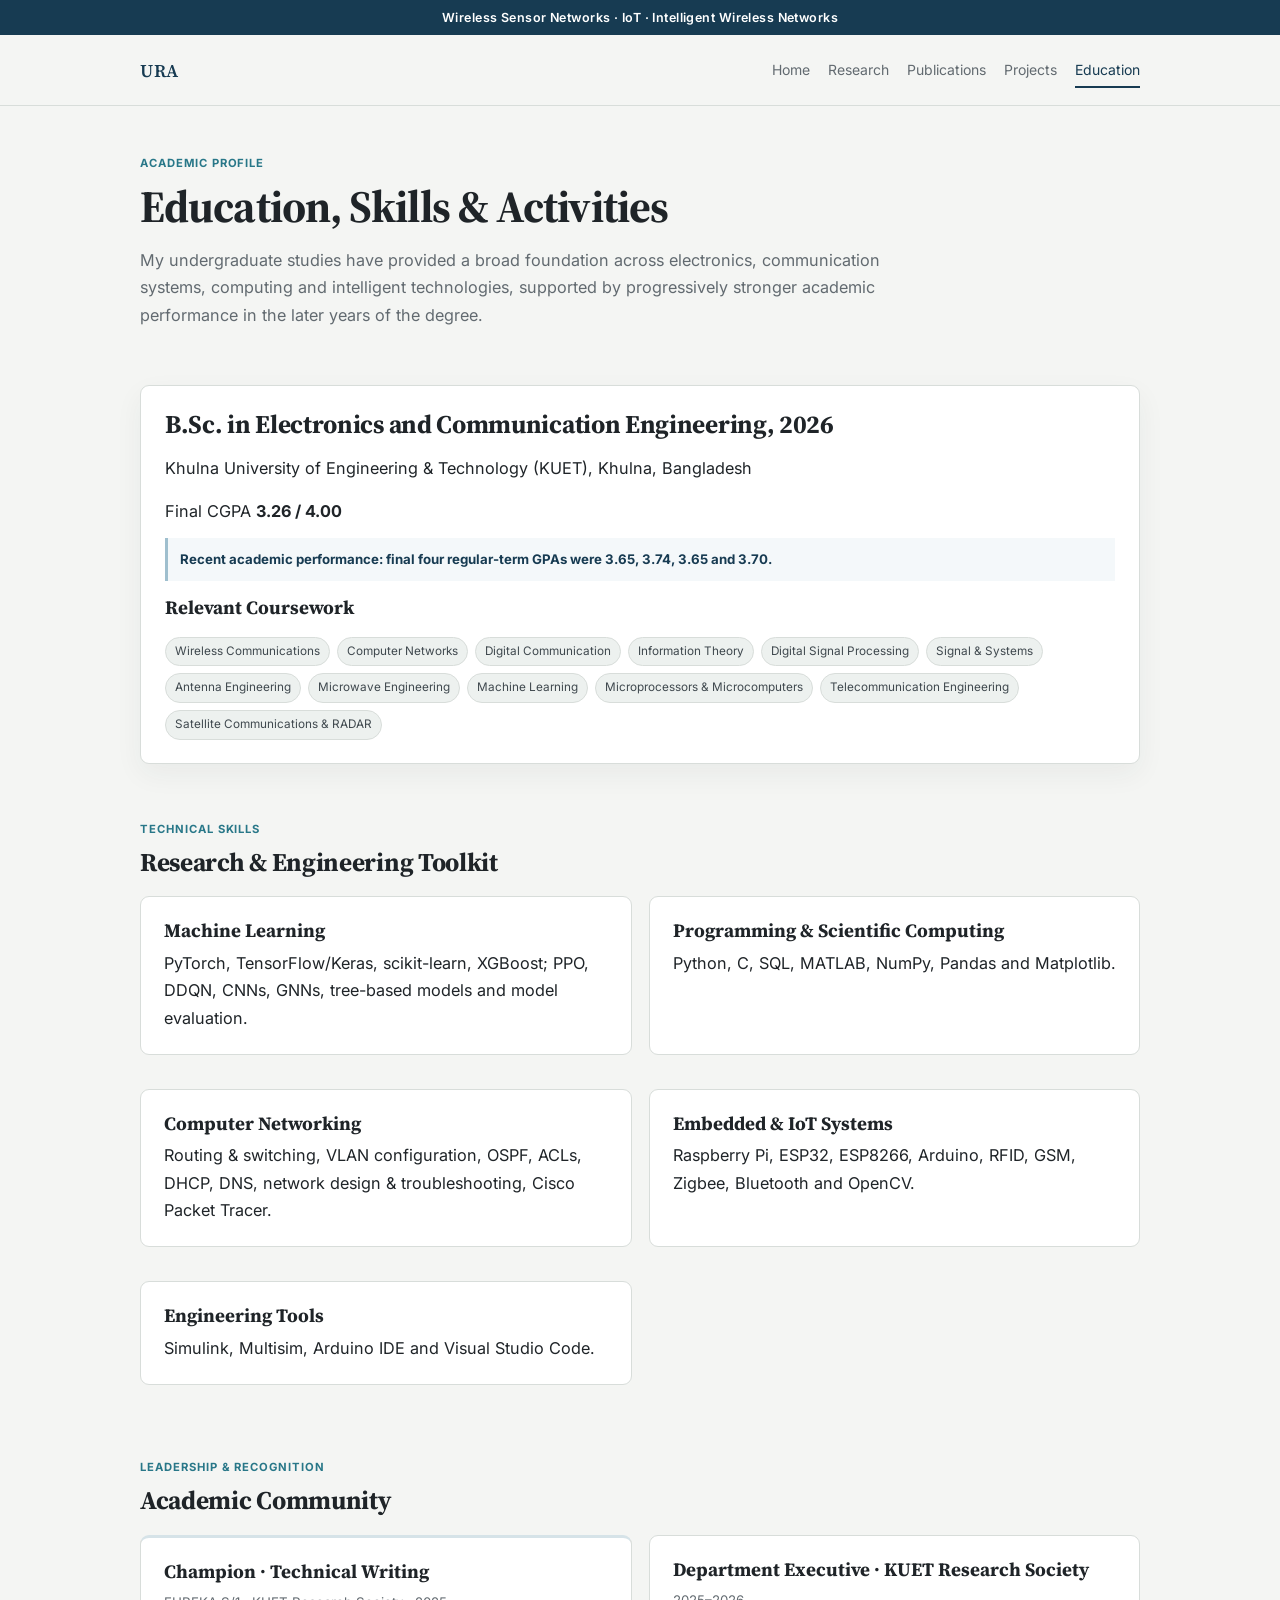
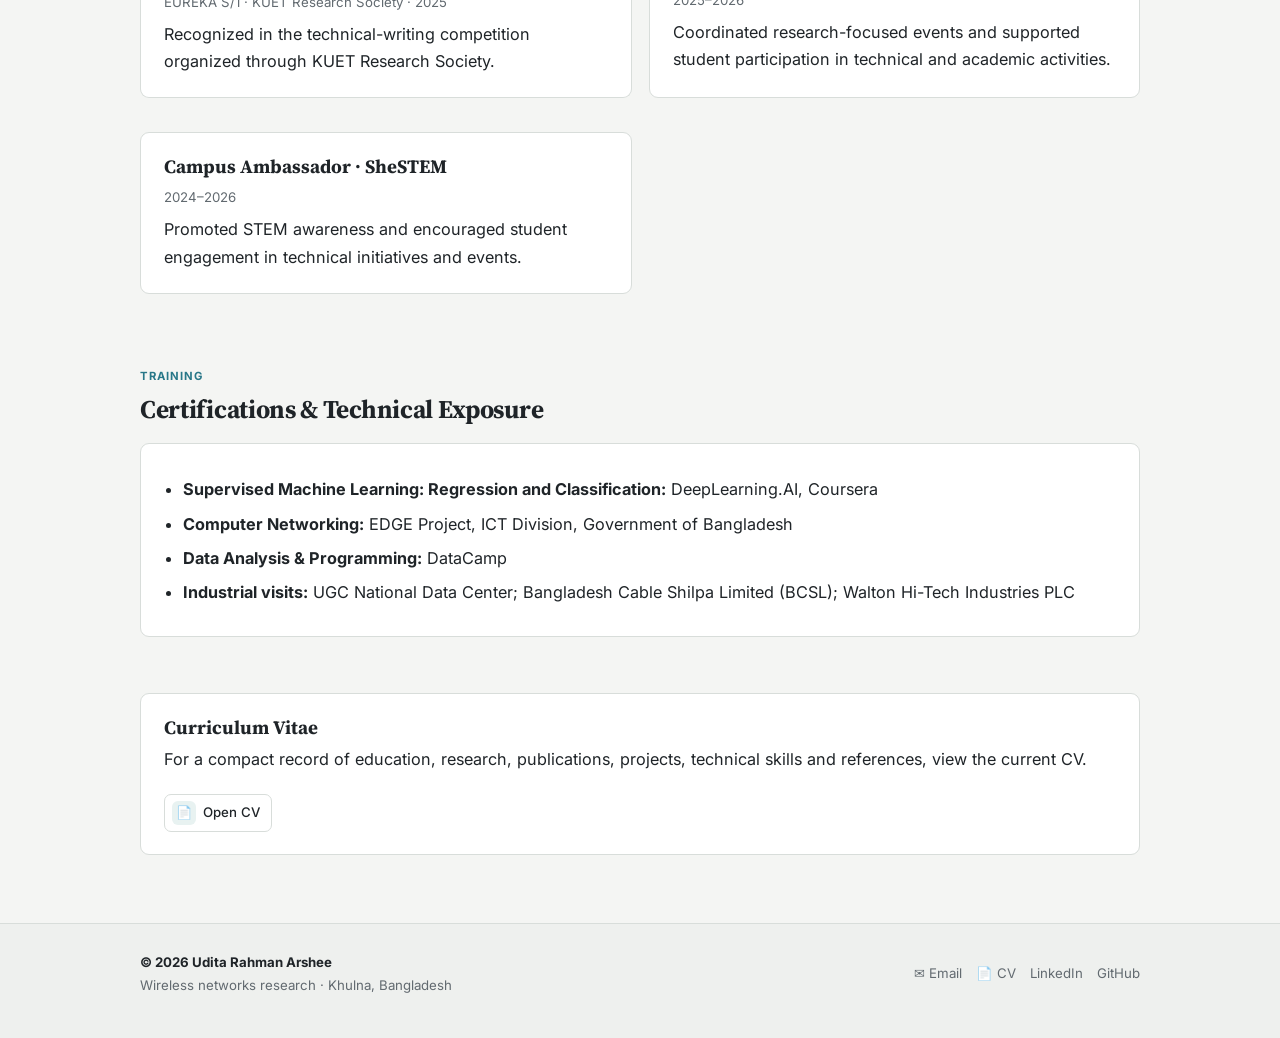
==== commit 22028eec: "Move graduation year beside degree title" ====
--- a/education.html
+++ b/education.html
@@ -21,7 +21,7 @@
   </div></header>
   <main class="wrap">
 <div class="page-intro"><p class="kicker">Academic Profile</p><h1>Education, Skills &amp; Activities</h1><p class="section-intro">My undergraduate studies have provided a broad foundation across electronics, communication systems, computing and intelligent technologies, supported by progressively stronger academic performance in the later years of the degree.</p></div>
-<section><div class="edu-box"><div class="education-row"><div><p class="kicker">2026</p><h2>B.Sc. in Electronics and Communication Engineering</h2><p class="institution">Khulna University of Engineering &amp; Technology (KUET), Khulna, Bangladesh</p></div><div class="education-stat"><span>Final CGPA&nbsp;</span><strong>3.26 / 4.00</strong></div></div>
+<section><div class="edu-box"><div class="education-row"><div><h2>B.Sc. in Electronics and Communication Engineering, 2026</h2><p class="institution">Khulna University of Engineering &amp; Technology (KUET), Khulna, Bangladesh</p></div><div class="education-stat"><span>Final CGPA&nbsp;</span><strong>3.26 / 4.00</strong></div></div>
   <div class="research-question"><strong>Recent academic performance: final four regular-term GPAs were 3.65, 3.74, 3.65 and 3.70.</strong></div>
   <h3>Relevant Coursework</h3><ul class="tags"><li>Wireless Communications</li><li>Computer Networks</li><li>Digital Communication</li><li>Information Theory</li><li>Digital Signal Processing</li><li>Signal &amp; Systems</li><li>Antenna Engineering</li><li>Microwave Engineering</li><li>Machine Learning</li><li>Microprocessors &amp; Microcomputers</li><li>Telecommunication Engineering</li><li>Satellite Communications &amp; RADAR</li></ul>
 </div></section>
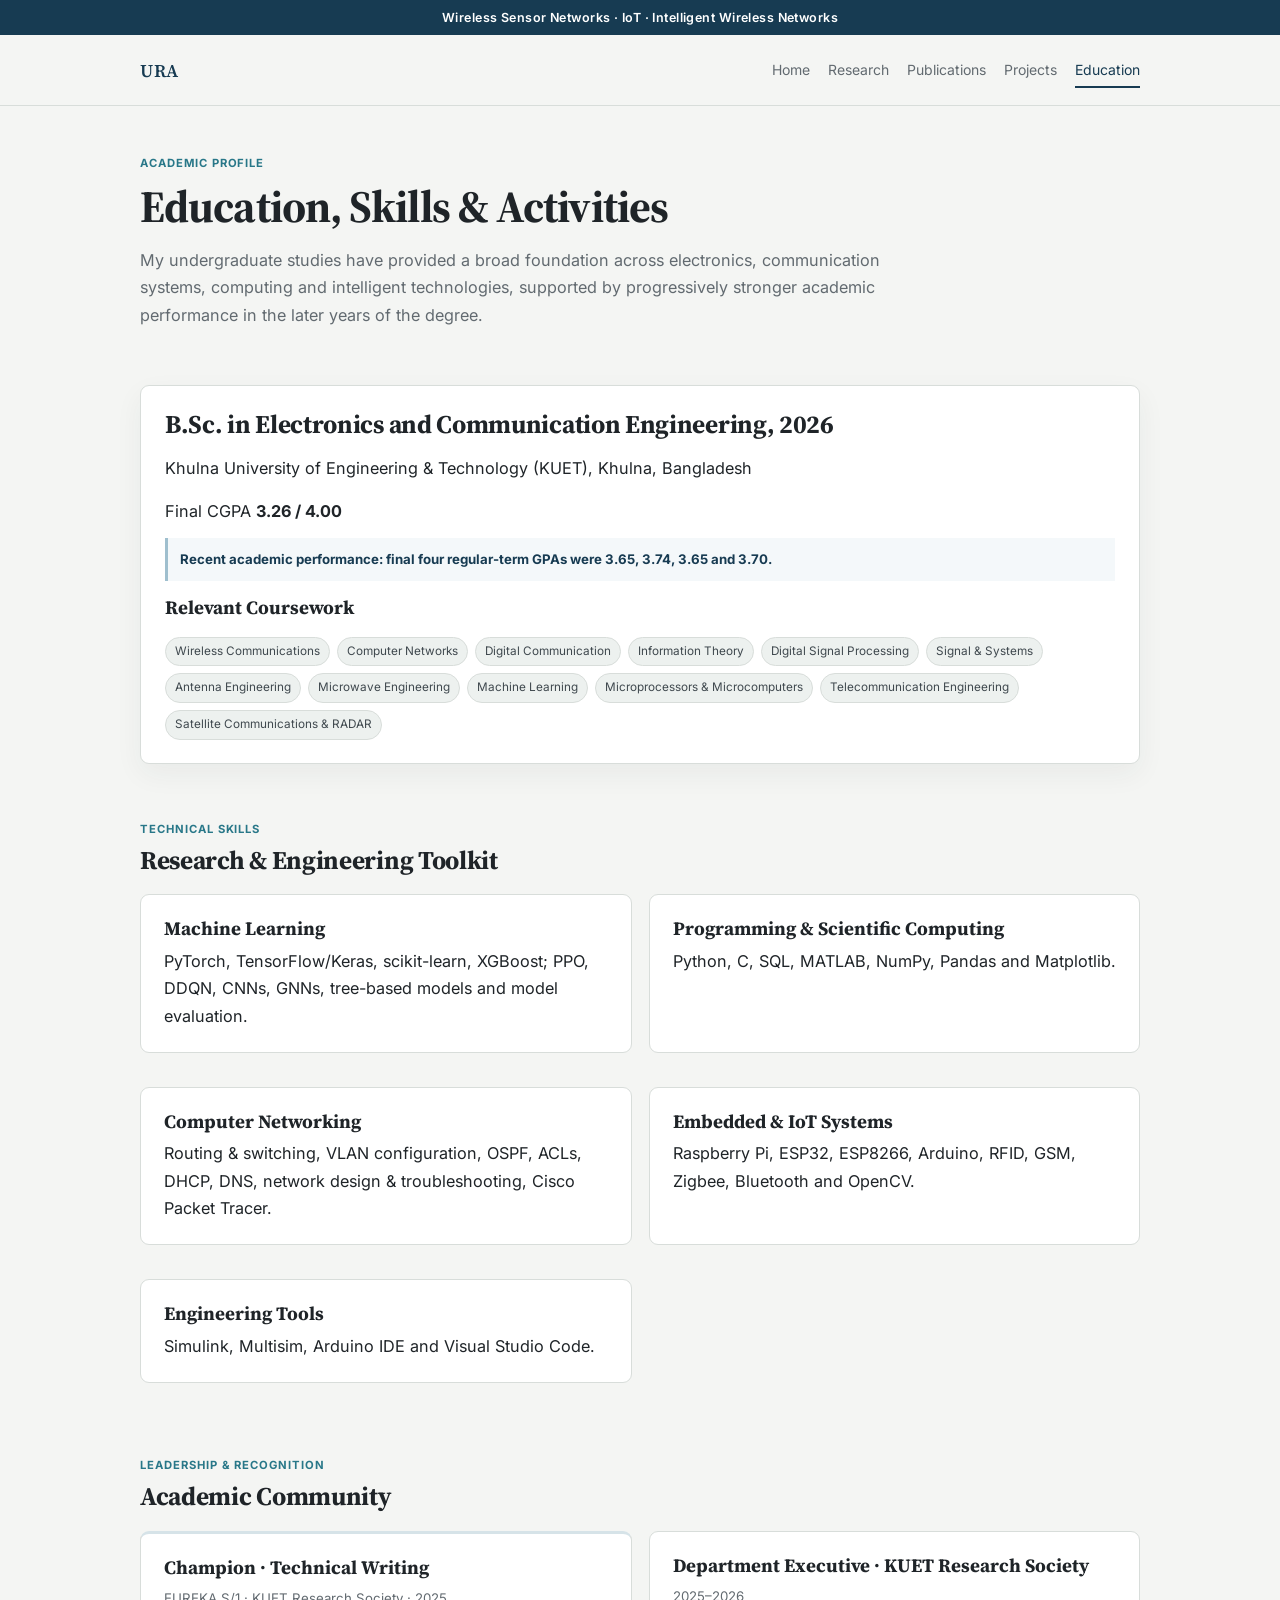
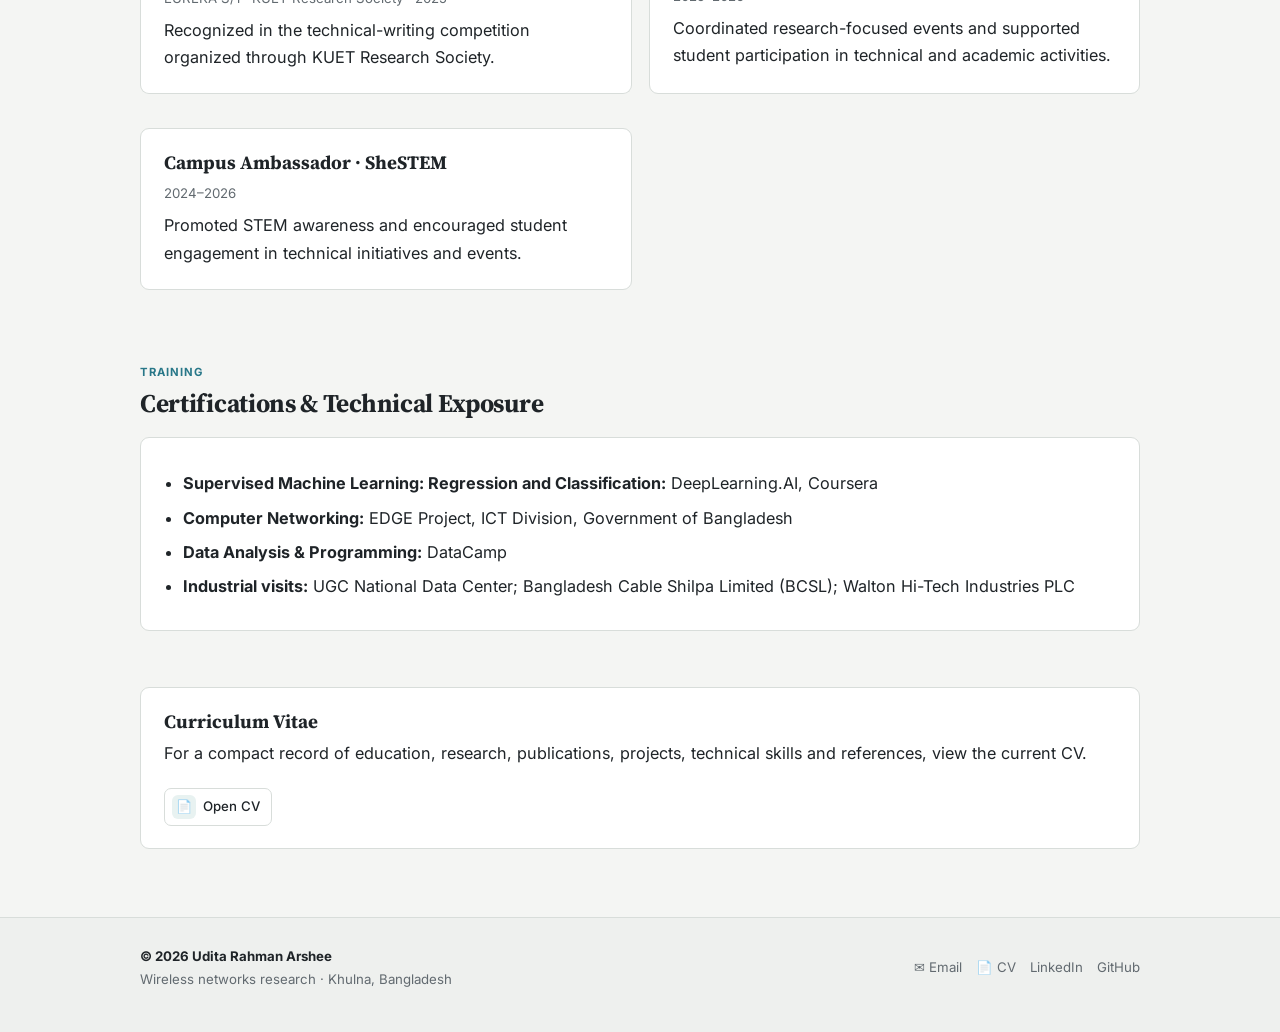
==== commit 6d521bec: "Align education section headings" ====
--- a/education.html
+++ b/education.html
@@ -12,6 +12,25 @@
   <link rel="stylesheet" href="style.css?v=4" />
   <link rel="icon" type="image/svg+xml" href="favicon.svg" />
   <link rel="canonical" href="https://udita-arshee.github.io/education.html" />
+  <style>
+    .edu-section-head {
+      display: flex;
+      flex-direction: column;
+      align-items: flex-start;
+      width: 100%;
+      margin: 0 0 19px;
+      padding: 0;
+      text-align: left;
+    }
+    .edu-section-head .kicker {
+      margin: 0 0 6px;
+      padding: 0;
+    }
+    .edu-section-head h2 {
+      margin: 0;
+      padding: 0;
+    }
+  </style>
 </head>
 <body>
   <div class="focus-bar">Wireless Sensor Networks · IoT · Intelligent Wireless Networks</div>
@@ -25,7 +44,7 @@
   <div class="research-question"><strong>Recent academic performance: final four regular-term GPAs were 3.65, 3.74, 3.65 and 3.70.</strong></div>
   <h3>Relevant Coursework</h3><ul class="tags"><li>Wireless Communications</li><li>Computer Networks</li><li>Digital Communication</li><li>Information Theory</li><li>Digital Signal Processing</li><li>Signal &amp; Systems</li><li>Antenna Engineering</li><li>Microwave Engineering</li><li>Machine Learning</li><li>Microprocessors &amp; Microcomputers</li><li>Telecommunication Engineering</li><li>Satellite Communications &amp; RADAR</li></ul>
 </div></section>
-<section><div class="section-head"><p class="kicker">Technical Skills</p><h2>Research &amp; Engineering Toolkit</h2></div>
+<section><div class="section-head edu-section-head"><p class="kicker">Technical Skills</p><h2>Research &amp; Engineering Toolkit</h2></div>
   <div class="grid-2">
     <div class="card"><h3>Machine Learning</h3><p>PyTorch, TensorFlow/Keras, scikit-learn, XGBoost; PPO, DDQN, CNNs, GNNs, tree-based models and model evaluation.</p></div>
     <div class="card"><h3>Programming &amp; Scientific Computing</h3><p>Python, C, SQL, MATLAB, NumPy, Pandas and Matplotlib.</p></div>
@@ -34,14 +53,14 @@
     <div class="card"><h3>Engineering Tools</h3><p>Simulink, Multisim, Arduino IDE and Visual Studio Code.</p></div>
   </div>
 </section>
-<section><div class="section-head"><p class="kicker">Leadership &amp; Recognition</p><h2>Academic Community</h2></div>
+<section><div class="section-head edu-section-head"><p class="kicker">Leadership &amp; Recognition</p><h2>Academic Community</h2></div>
   <div class="grid-2">
     <div class="card honor-card"><h3>Champion · Technical Writing</h3><p class="meta">EUREKA S/1 · KUET Research Society · 2025</p><p>Recognized in the technical-writing competition organized through KUET Research Society.</p></div>
     <div class="card"><h3>Department Executive · KUET Research Society</h3><p class="meta">2025–2026</p><p>Coordinated research-focused events and supported student participation in technical and academic activities.</p></div>
     <div class="card"><h3>Campus Ambassador · SheSTEM</h3><p class="meta">2024–2026</p><p>Promoted STEM awareness and encouraged student engagement in technical initiatives and events.</p></div>
   </div>
 </section>
-<section><div class="section-head"><p class="kicker">Training</p><h2>Certifications &amp; Technical Exposure</h2></div>
+<section><div class="section-head edu-section-head"><p class="kicker">Training</p><h2>Certifications &amp; Technical Exposure</h2></div>
   <div class="card"><ul class="profile-list"><li><strong>Supervised Machine Learning: Regression and Classification:</strong> DeepLearning.AI, Coursera</li><li><strong>Computer Networking:</strong> EDGE Project, ICT Division, Government of Bangladesh</li><li><strong>Data Analysis &amp; Programming:</strong> DataCamp</li><li><strong>Industrial visits:</strong> UGC National Data Center; Bangladesh Cable Shilpa Limited (BCSL); Walton Hi-Tech Industries PLC</li></ul></div>
 </section>
 <section><div class="card"><h3>Curriculum Vitae</h3><p>For a compact record of education, research, publications, projects, technical skills and references, view the current CV.</p><div class="identity-links"><a href="Udita_Rahman_Arshee_CV.pdf" target="_blank" rel="noopener"><span class="contact-icon">📄</span><span>Open CV</span></a></div></div></section>
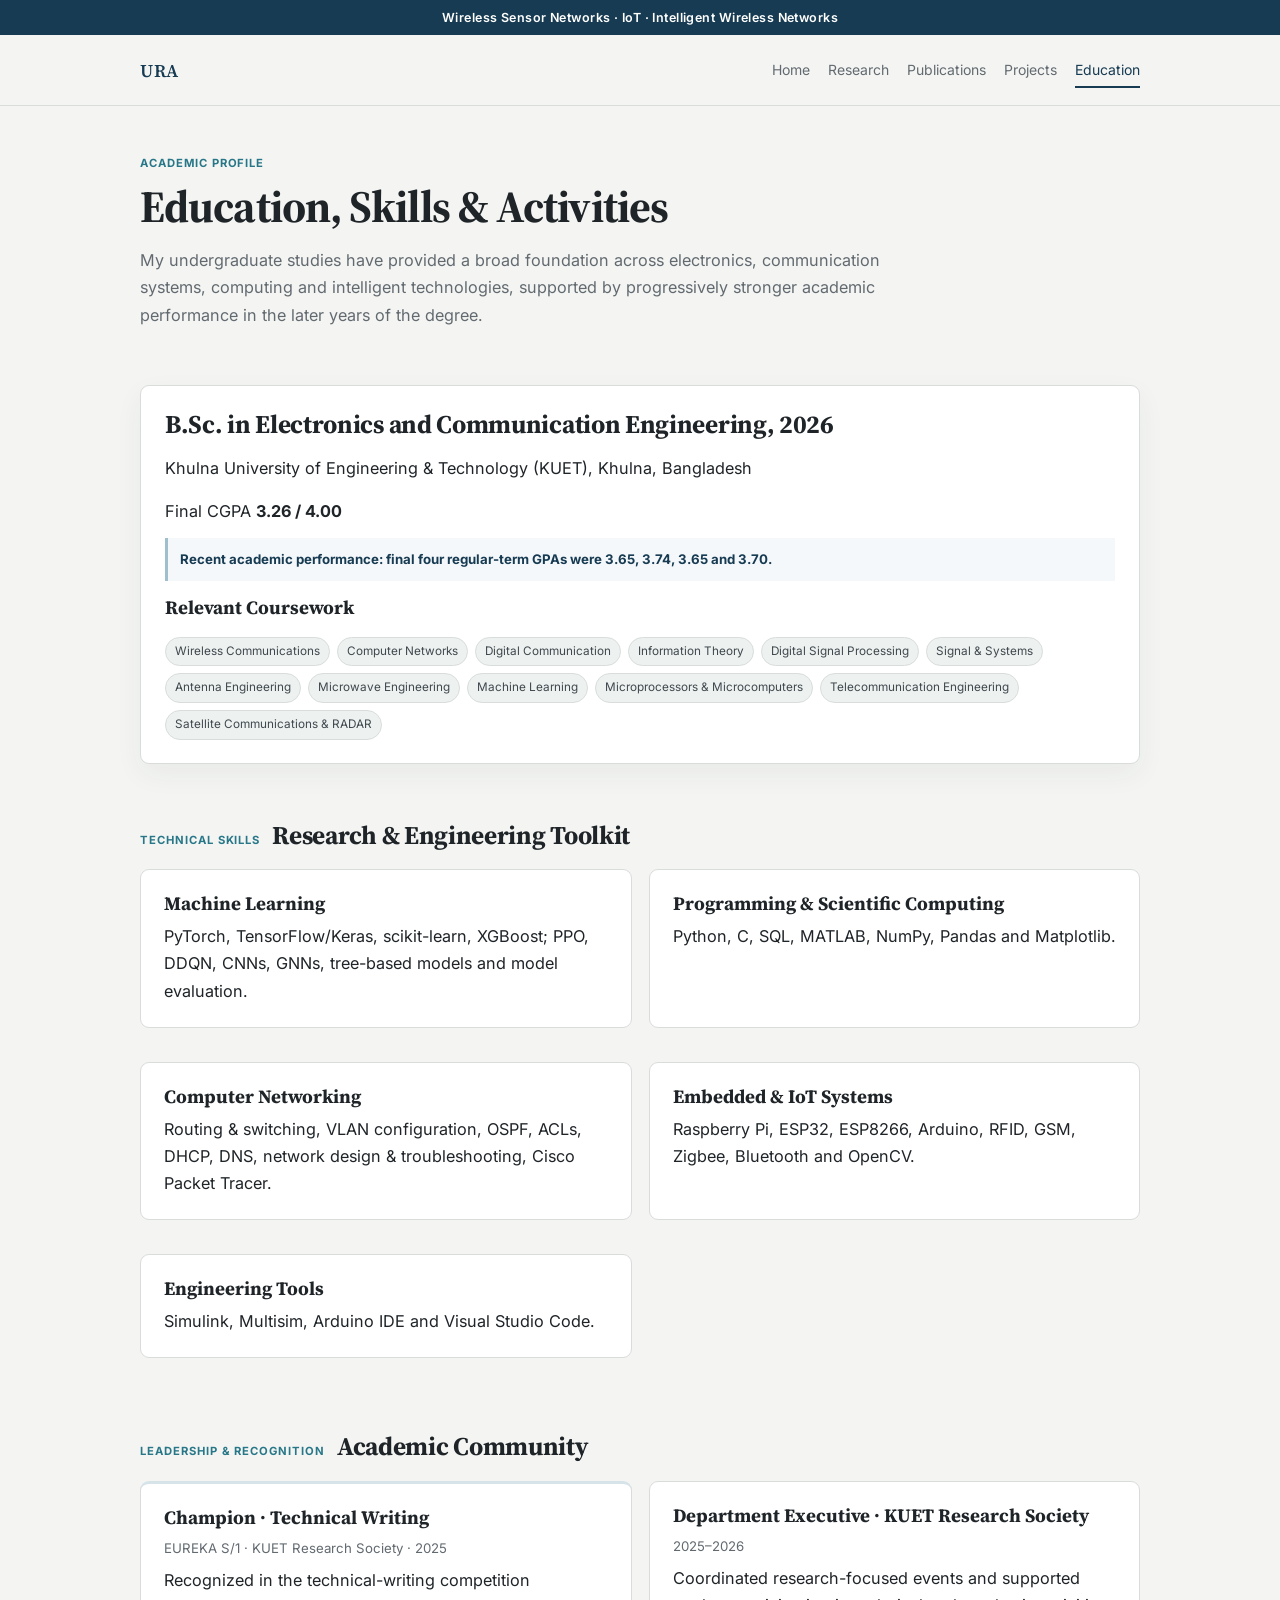
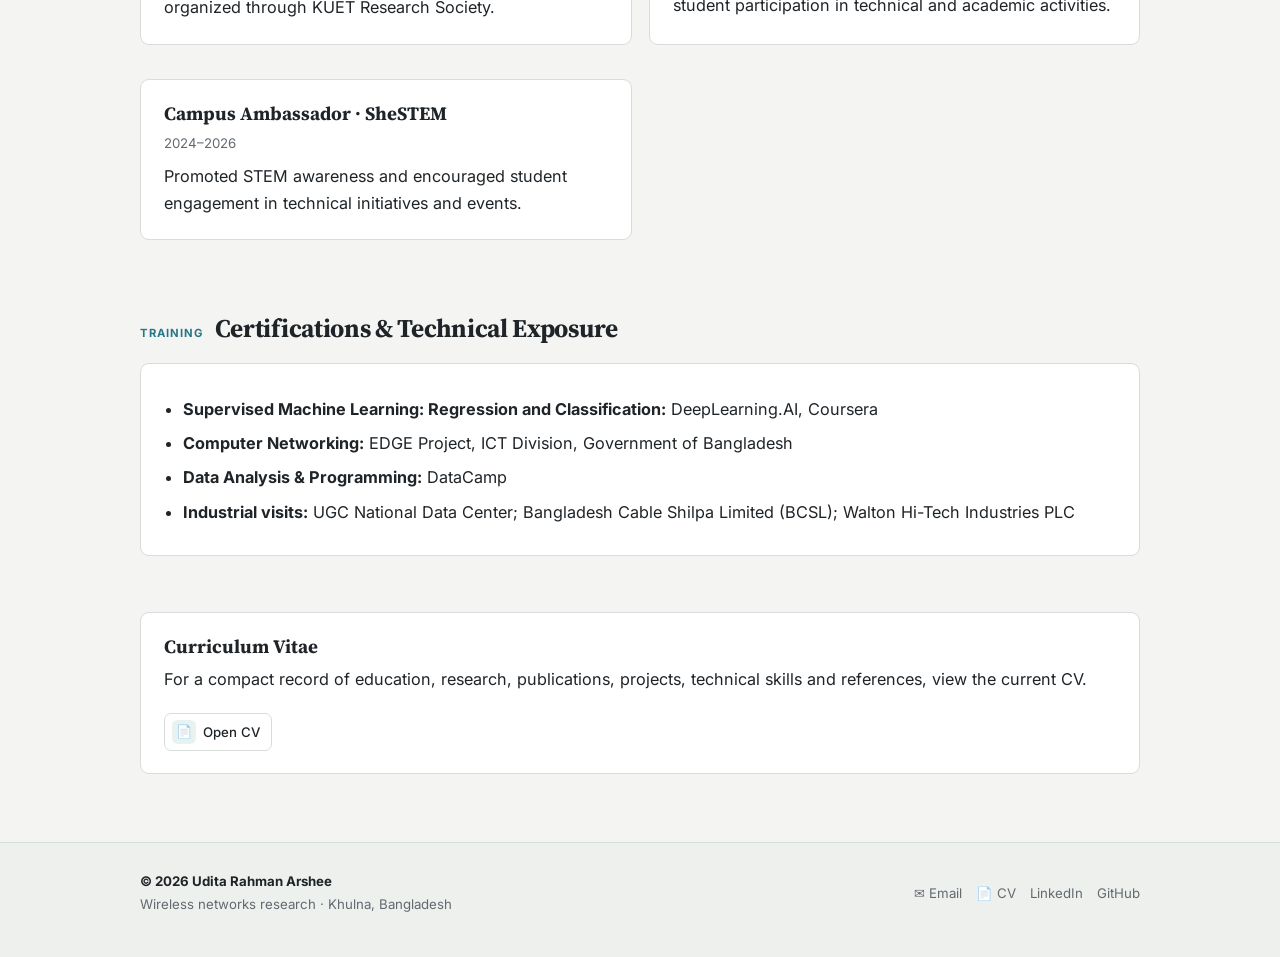
==== commit 5d39f004: "Place education section labels and titles on one line" ====
--- a/education.html
+++ b/education.html
@@ -15,16 +15,19 @@
   <style>
     .edu-section-head {
       display: flex;
-      flex-direction: column;
-      align-items: flex-start;
+      flex-direction: row;
+      align-items: baseline;
+      gap: 12px;
+      flex-wrap: wrap;
       width: 100%;
       margin: 0 0 19px;
       padding: 0;
       text-align: left;
     }
     .edu-section-head .kicker {
-      margin: 0 0 6px;
+      margin: 0;
       padding: 0;
+      flex: 0 0 auto;
     }
     .edu-section-head h2 {
       margin: 0;
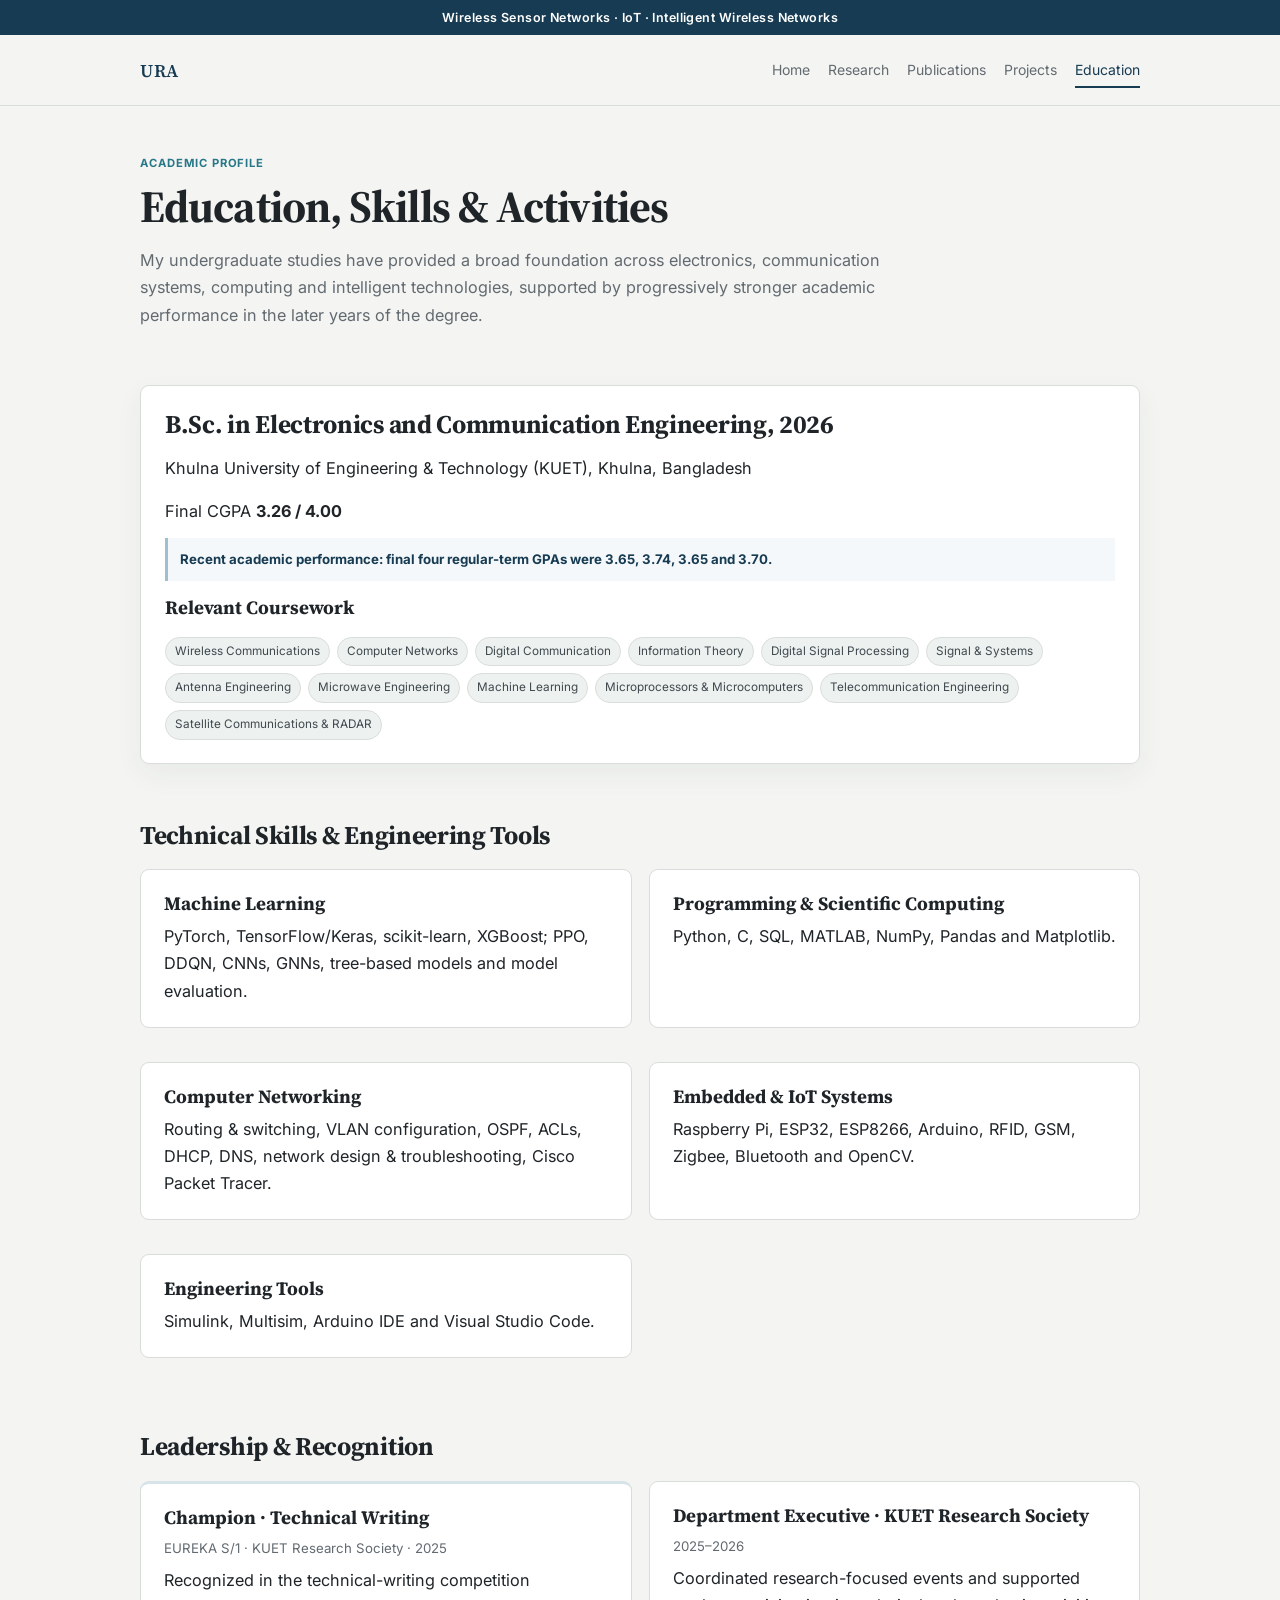
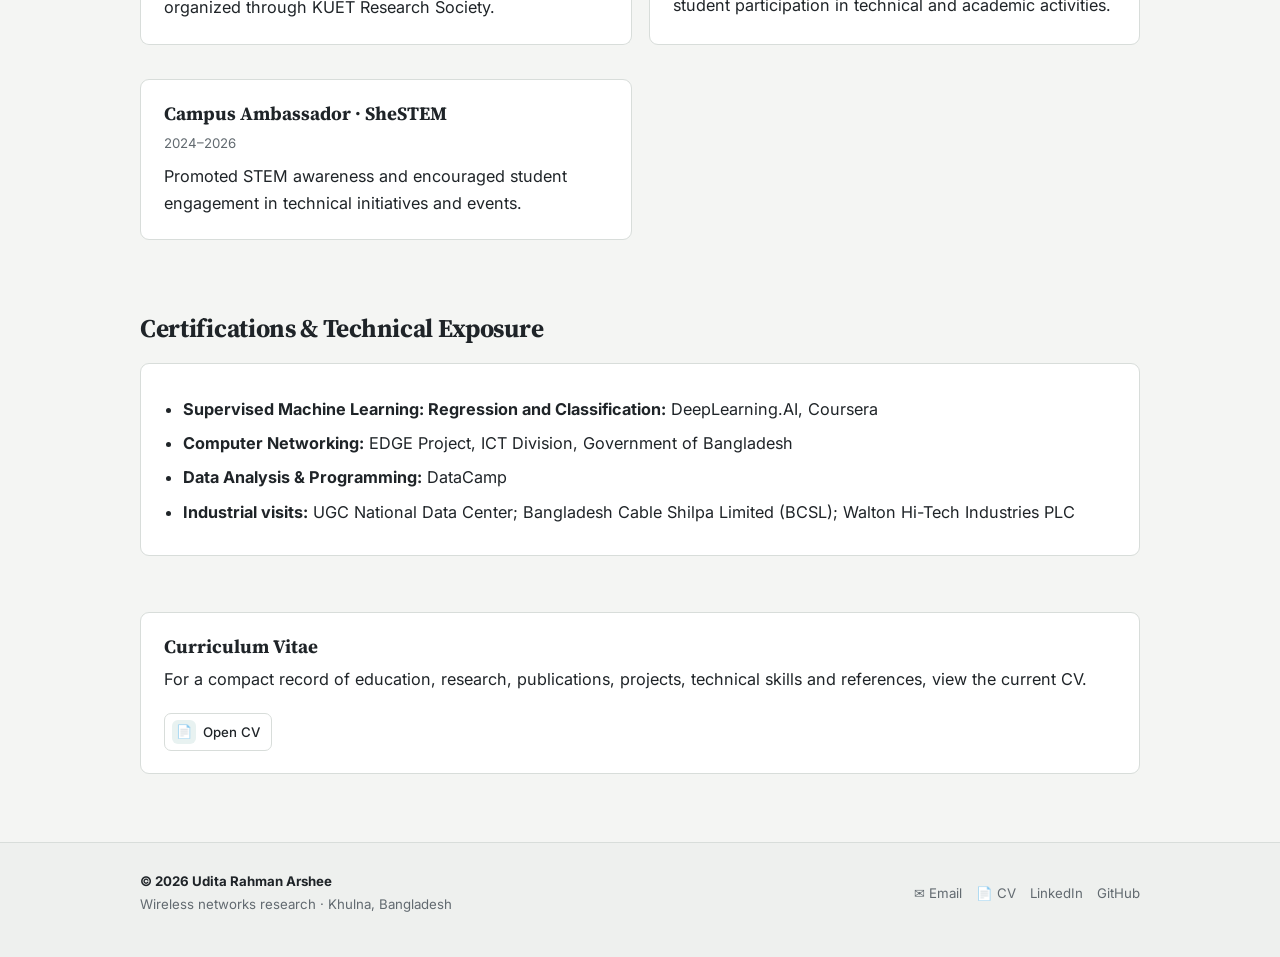
==== commit 5fae2c28: "Simplify education section headings" ====
--- a/education.html
+++ b/education.html
@@ -12,28 +12,6 @@
   <link rel="stylesheet" href="style.css?v=4" />
   <link rel="icon" type="image/svg+xml" href="favicon.svg" />
   <link rel="canonical" href="https://udita-arshee.github.io/education.html" />
-  <style>
-    .edu-section-head {
-      display: flex;
-      flex-direction: row;
-      align-items: baseline;
-      gap: 12px;
-      flex-wrap: wrap;
-      width: 100%;
-      margin: 0 0 19px;
-      padding: 0;
-      text-align: left;
-    }
-    .edu-section-head .kicker {
-      margin: 0;
-      padding: 0;
-      flex: 0 0 auto;
-    }
-    .edu-section-head h2 {
-      margin: 0;
-      padding: 0;
-    }
-  </style>
 </head>
 <body>
   <div class="focus-bar">Wireless Sensor Networks · IoT · Intelligent Wireless Networks</div>
@@ -47,7 +25,7 @@
   <div class="research-question"><strong>Recent academic performance: final four regular-term GPAs were 3.65, 3.74, 3.65 and 3.70.</strong></div>
   <h3>Relevant Coursework</h3><ul class="tags"><li>Wireless Communications</li><li>Computer Networks</li><li>Digital Communication</li><li>Information Theory</li><li>Digital Signal Processing</li><li>Signal &amp; Systems</li><li>Antenna Engineering</li><li>Microwave Engineering</li><li>Machine Learning</li><li>Microprocessors &amp; Microcomputers</li><li>Telecommunication Engineering</li><li>Satellite Communications &amp; RADAR</li></ul>
 </div></section>
-<section><div class="section-head edu-section-head"><p class="kicker">Technical Skills</p><h2>Research &amp; Engineering Toolkit</h2></div>
+<section><div class="section-head"><h2>Technical Skills &amp; Engineering Tools</h2></div>
   <div class="grid-2">
     <div class="card"><h3>Machine Learning</h3><p>PyTorch, TensorFlow/Keras, scikit-learn, XGBoost; PPO, DDQN, CNNs, GNNs, tree-based models and model evaluation.</p></div>
     <div class="card"><h3>Programming &amp; Scientific Computing</h3><p>Python, C, SQL, MATLAB, NumPy, Pandas and Matplotlib.</p></div>
@@ -56,14 +34,14 @@
     <div class="card"><h3>Engineering Tools</h3><p>Simulink, Multisim, Arduino IDE and Visual Studio Code.</p></div>
   </div>
 </section>
-<section><div class="section-head edu-section-head"><p class="kicker">Leadership &amp; Recognition</p><h2>Academic Community</h2></div>
+<section><div class="section-head"><h2>Leadership &amp; Recognition</h2></div>
   <div class="grid-2">
     <div class="card honor-card"><h3>Champion · Technical Writing</h3><p class="meta">EUREKA S/1 · KUET Research Society · 2025</p><p>Recognized in the technical-writing competition organized through KUET Research Society.</p></div>
     <div class="card"><h3>Department Executive · KUET Research Society</h3><p class="meta">2025–2026</p><p>Coordinated research-focused events and supported student participation in technical and academic activities.</p></div>
     <div class="card"><h3>Campus Ambassador · SheSTEM</h3><p class="meta">2024–2026</p><p>Promoted STEM awareness and encouraged student engagement in technical initiatives and events.</p></div>
   </div>
 </section>
-<section><div class="section-head edu-section-head"><p class="kicker">Training</p><h2>Certifications &amp; Technical Exposure</h2></div>
+<section><div class="section-head"><h2>Certifications &amp; Technical Exposure</h2></div>
   <div class="card"><ul class="profile-list"><li><strong>Supervised Machine Learning: Regression and Classification:</strong> DeepLearning.AI, Coursera</li><li><strong>Computer Networking:</strong> EDGE Project, ICT Division, Government of Bangladesh</li><li><strong>Data Analysis &amp; Programming:</strong> DataCamp</li><li><strong>Industrial visits:</strong> UGC National Data Center; Bangladesh Cable Shilpa Limited (BCSL); Walton Hi-Tech Industries PLC</li></ul></div>
 </section>
 <section><div class="card"><h3>Curriculum Vitae</h3><p>For a compact record of education, research, publications, projects, technical skills and references, view the current CV.</p><div class="identity-links"><a href="Udita_Rahman_Arshee_CV.pdf" target="_blank" rel="noopener"><span class="contact-icon">📄</span><span>Open CV</span></a></div></div></section>
